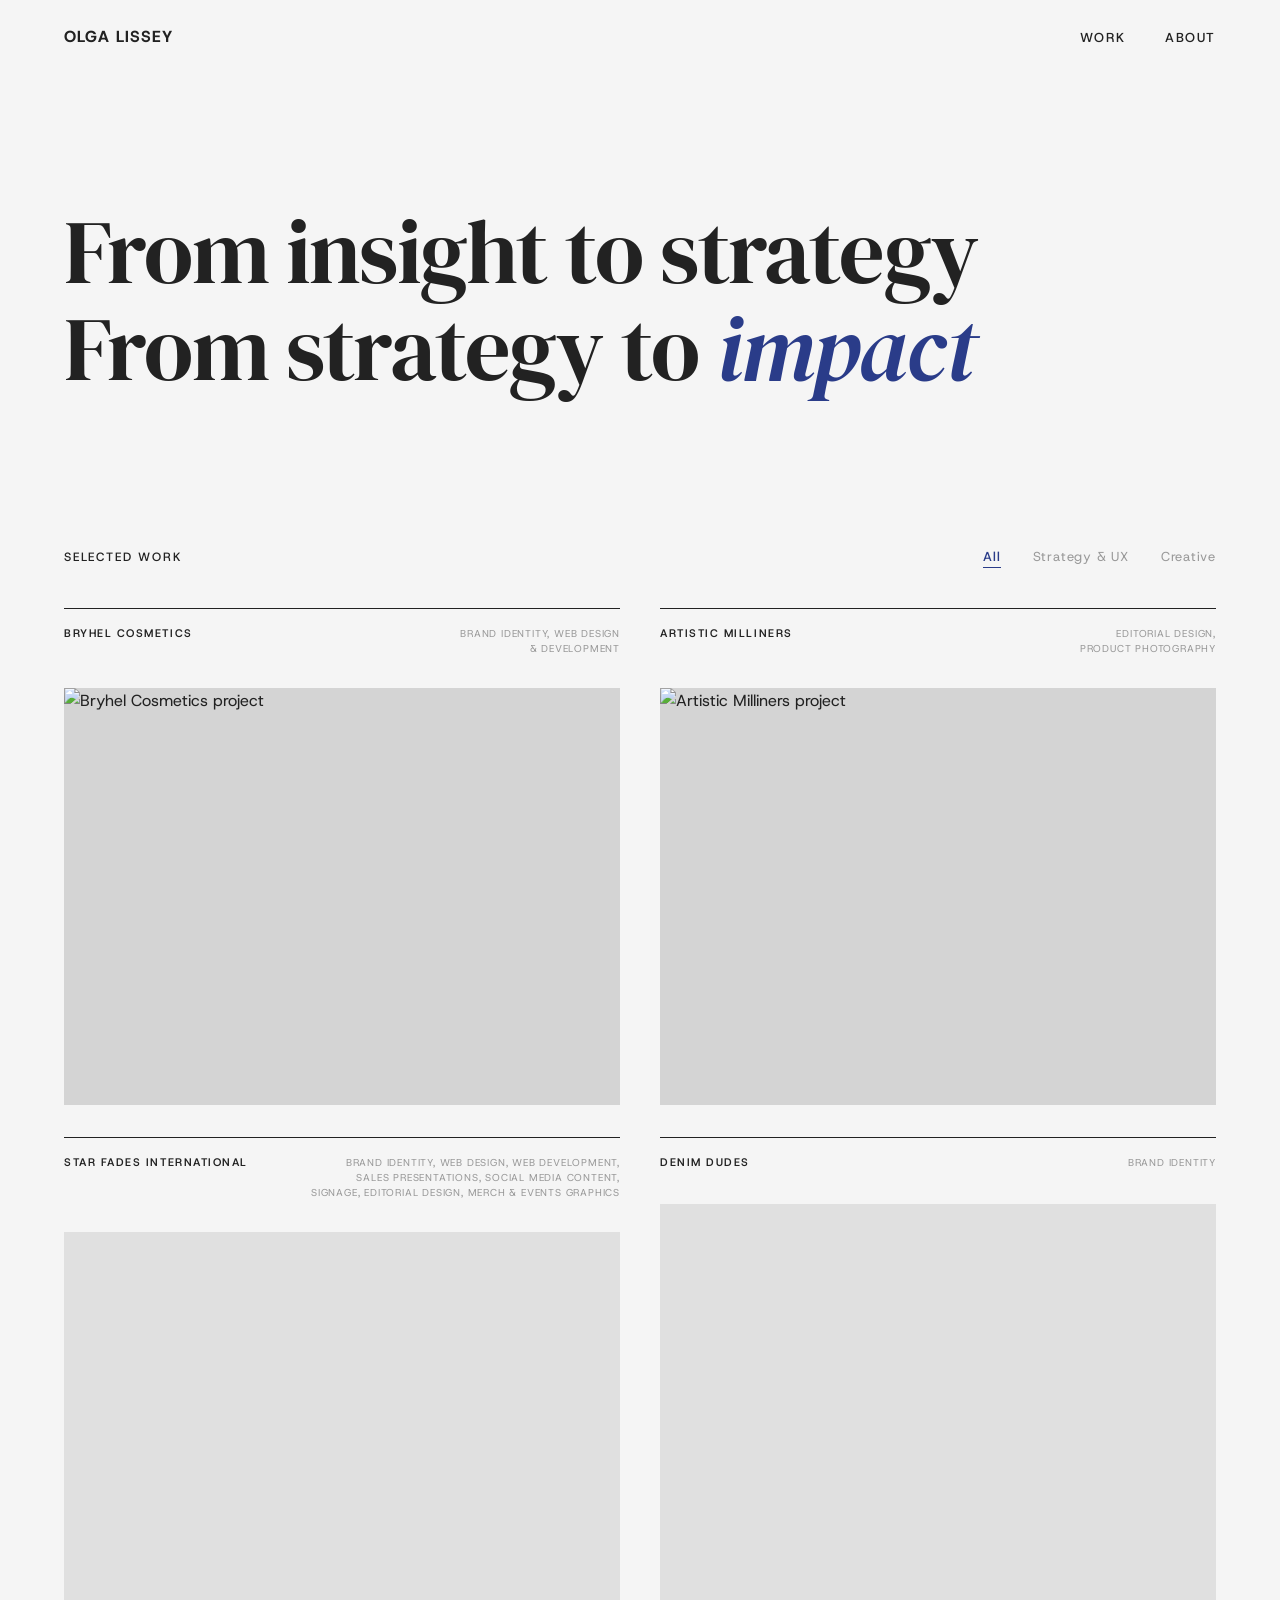
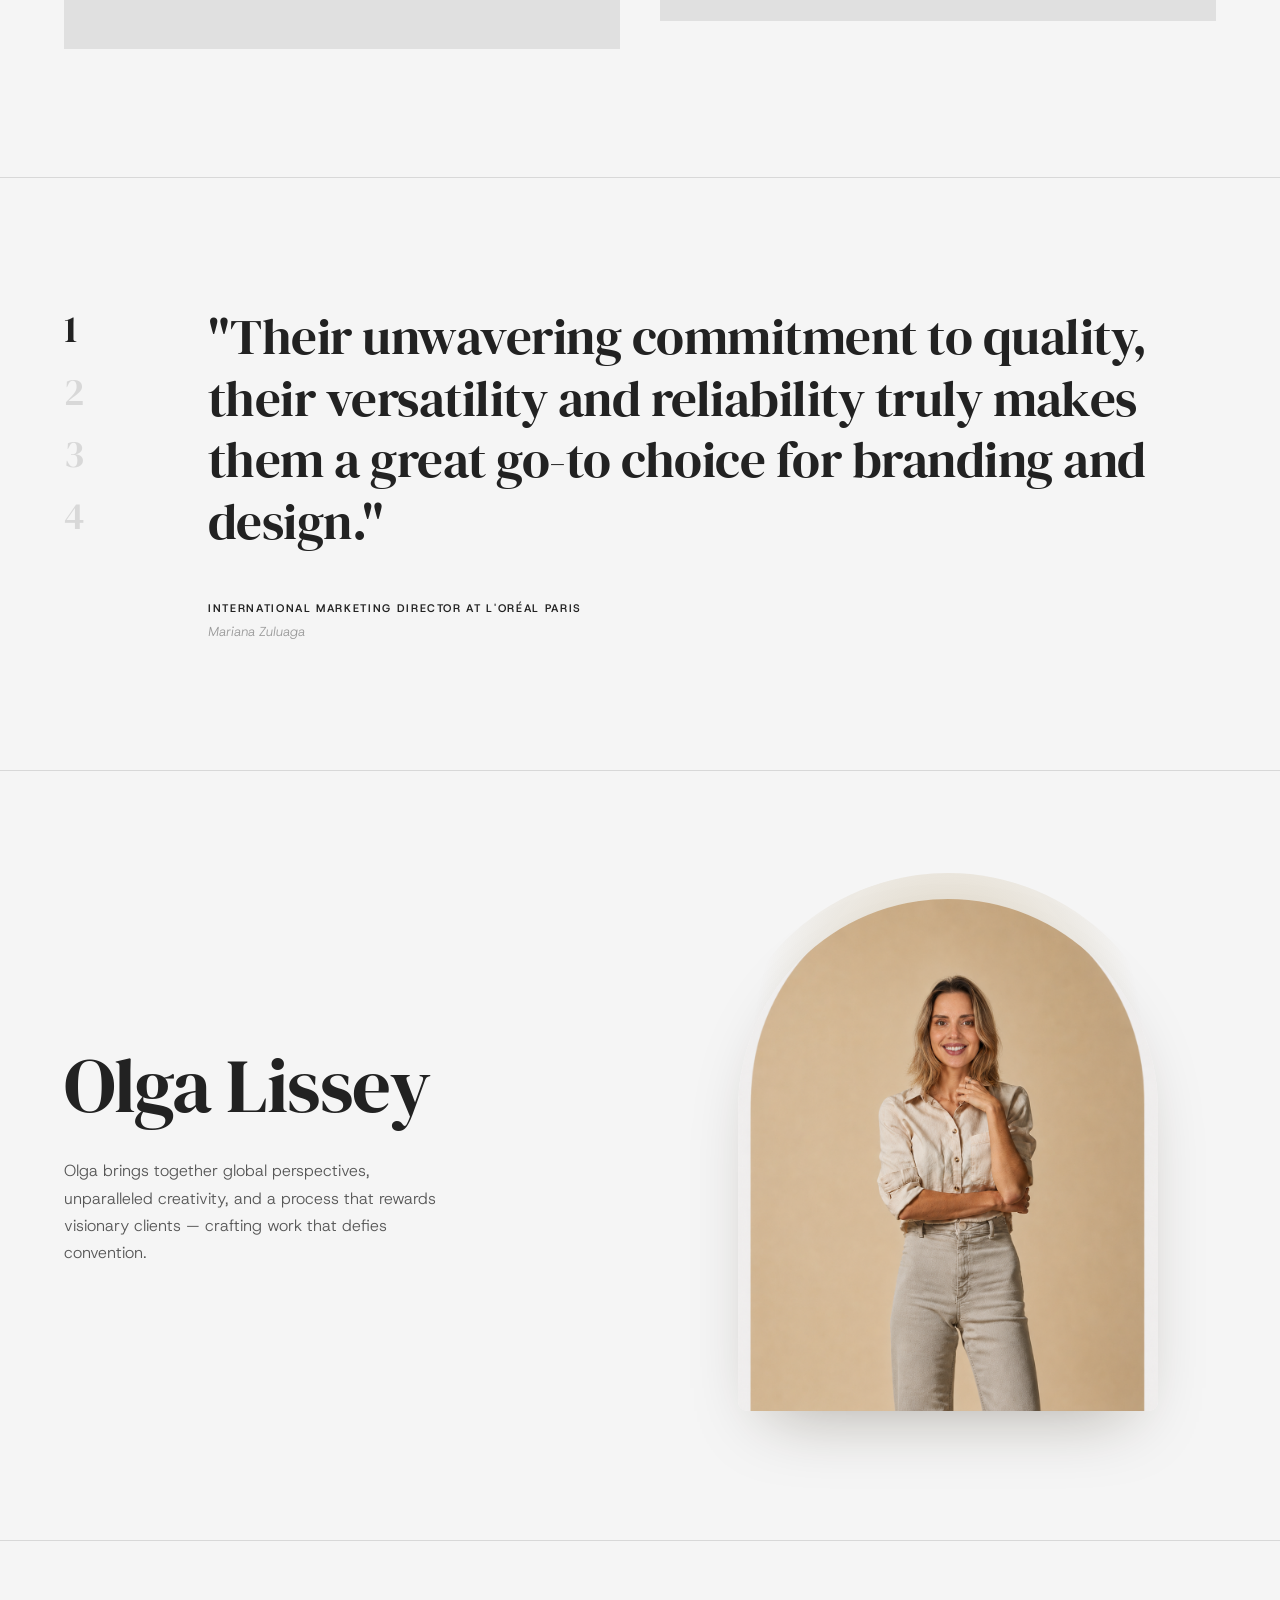
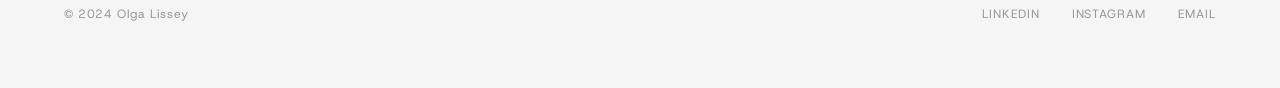
==== index.html @ f618f28d "Initial commit — portfolio site" ====
<!DOCTYPE html>
<html lang="en">
<head>
  <meta charset="UTF-8" />
  <meta name="viewport" content="width=device-width, initial-scale=1.0" />
  <title>Olga Lissey</title>
  <link rel="preconnect" href="https://fonts.googleapis.com" />
  <link rel="preconnect" href="https://fonts.gstatic.com" crossorigin />
  <link href="https://fonts.googleapis.com/css2?family=DM+Serif+Display:ital@0;1&family=Host+Grotesk:ital,wght@0,300;0,400;0,500;0,600;0,800;1,300&display=swap" rel="stylesheet" />
  <style>
    *, *::before, *::after { box-sizing: border-box; margin: 0; padding: 0; }

    :root {
      --bg: #F5F5F5;
      --ink: #222222;
      --navy: #2a3c89;
      --orange: #f15823;
      --lime: #d3de50;
      --sky: #5ea7dc;
      --pink: #f6b3d0;
      --mid: #999;
      --border: #d8d8d8;

      --serif: 'DM Serif Display', Georgia, serif;
      --sans: 'Host Grotesk', system-ui, sans-serif;

      --space-1: 8px;
      --space-2: 16px;
      --space-3: 24px;
      --space-4: 32px;
      --space-5: 40px;
      --space-6: 48px;
      --space-8: 64px;
      --space-10: 80px;
      --space-12: 96px;
      --space-16: 128px;

      --page-x: clamp(24px, 5vw, 64px);
    }

    html { scroll-behavior: smooth; }

    body {
      background: var(--bg);
      color: var(--ink);
      font-family: var(--sans);
      font-size: 16px;
      line-height: 1.6;
      -webkit-font-smoothing: antialiased;
    }

    /* ── NAV ── */
    nav {
      position: sticky;
      top: 0;
      z-index: 1000;
      background: var(--bg);
      display: flex;
      align-items: center;
      justify-content: space-between;
      padding: var(--space-3) var(--page-x);
      border-bottom: 1px solid transparent;
      transition: border-color 0.3s;
    }
    nav.scrolled { border-color: var(--border); }

    .nav-logo {
      font-family: var(--sans);
      font-size: 16px;
      font-weight: 800;
      letter-spacing: 1px;
      text-transform: uppercase;
      color: var(--ink);
      text-decoration: none;
    }

    .nav-links {
      display: flex;
      gap: var(--space-5);
      list-style: none;
    }
    .nav-links a {
      font-size: 13px;
      font-weight: 500;
      letter-spacing: 0.12em;
      text-transform: uppercase;
      color: var(--ink);
      text-decoration: none;
      position: relative;
    }
    .nav-links a::after {
      content: '';
      position: absolute;
      bottom: -2px;
      left: 0;
      width: 0;
      height: 1px;
      background: var(--navy);
      transition: width 0.25s ease;
    }
    .nav-links a:hover { color: var(--navy); }
    .nav-links a:hover::after { width: 100%; }

    /* ── HERO ── */
    .hero {
      padding: var(--space-10) var(--page-x) var(--space-12);
      display: grid;
      grid-template-columns: 1fr;
      align-items: center;
      min-height: 52vh;
    }

    .hero-heading {
      font-family: var(--serif);
      font-size: clamp(48px, 7vw, 96px);
      font-weight: 400;
      line-height: 1.08;
      color: var(--ink);
      letter-spacing: -0.02em;
    }

    .hero-heading em {
      font-style: italic;
      color: var(--navy);
    }

    @keyframes spin {
      to { transform: rotate(360deg); }
    }

    /* ── WORK SECTION ── */
    .work {
      padding: 0 var(--page-x) var(--space-16);
    }

    .cursor-orb {
      position: fixed;
      width: 250px;
      height: 250px;
      border-radius: 50%;
      filter: blur(72px);
      opacity: 0;
      pointer-events: none;
      z-index: 999;
      transform: translate(-50%, -50%);
      transition: opacity 0.6s ease;
      background: #5ea7dc;
      will-change: transform, background-color;
    }
    .cursor-orb.visible { opacity: 0.35; }

    .work-header {
      display: flex;
      align-items: baseline;
      justify-content: space-between;
      padding-bottom: var(--space-3);
      margin-bottom: var(--space-2);
    }

    .work-label {
      font-size: 12px;
      font-weight: 500;
      letter-spacing: 0.15em;
      text-transform: uppercase;
      color: var(--ink);
    }

    .work-filters {
      display: flex;
      gap: var(--space-4);
      list-style: none;
    }
    .work-filters button {
      font-family: var(--sans);
      font-size: 13px;
      font-weight: 400;
      letter-spacing: 0.06em;
      color: var(--mid);
      background: none;
      border: none;
      cursor: pointer;
      padding: 0;
      transition: color 0.2s;
      position: relative;
    }
    .work-filters button::after {
      content: '';
      position: absolute;
      bottom: -3px;
      left: 0;
      width: 0;
      height: 1px;
      background: var(--navy);
      transition: width 0.25s;
    }
    .work-filters button.active {
      color: var(--navy);
      font-weight: 500;
    }
    .work-filters button.active::after { width: 100%; }
    .work-filters button:hover { color: var(--ink); }

    .work-grid {
      display: grid;
      grid-template-columns: 1fr 1fr;
      gap: var(--space-4) var(--space-5);
    }

    .project-card {
      cursor: pointer;
      position: relative;
    }
    .project-card.hidden { display: none; }

    .project-orb {
      position: absolute;
      top: 50%;
      left: 50%;
      translate: -50% -50%;
      width: 98%;
      aspect-ratio: 1;
      border-radius: 50%;
      filter: blur(72px);
      opacity: 0;
      transition: opacity 0.7s ease;
      z-index: -1;
      pointer-events: none;
    }
    .project-card:hover .project-orb { opacity: 0.55; }
    .project-card:hover .project-orb--strong { opacity: 0.85; }

    .project-meta {
      display: flex;
      justify-content: space-between;
      align-items: baseline;
      gap: var(--space-4);
      padding-top: var(--space-2);
      padding-bottom: var(--space-2);
      border-top: 1px solid var(--ink);
      margin-bottom: var(--space-2);
    }

    .project-client {
      font-size: 11px;
      font-weight: 600;
      letter-spacing: 0.14em;
      text-transform: uppercase;
      color: var(--ink);
      white-space: nowrap;
    }

    .project-services {
      font-size: 10px;
      font-weight: 400;
      letter-spacing: 0.08em;
      text-transform: uppercase;
      color: var(--mid);
      text-align: right;
      line-height: 1.5;
    }

    .project-image {
      width: 100%;
      aspect-ratio: 4 / 3;
      overflow: hidden;
      background: #d4d4d4;
    }
    .project-image img {
      width: 100%;
      height: 100%;
      object-fit: cover;
      display: block;
      transition: transform 0.5s ease;
    }
    .project-card:hover .project-image img {
      transform: scale(1.03);
    }

    /* Placeholder for cards without images */
    .project-image.placeholder {
      background: #e0e0e0;
    }

    /* ── TESTIMONIALS ── */
    .testimonials {
      padding: var(--space-16) var(--page-x);
      display: grid;
      grid-template-columns: 80px 1fr;
      gap: var(--space-8);
      border-top: 1px solid var(--border);
    }

    .testimonial-numbers {
      display: flex;
      flex-direction: column;
      gap: var(--space-3);
      padding-top: 4px;
    }

    .t-num {
      font-family: var(--serif);
      font-size: clamp(28px, 3vw, 40px);
      line-height: 1;
      color: var(--border);
      cursor: pointer;
      transition: color 0.25s;
      user-select: none;
    }
    .t-num.active { color: var(--ink); }
    .t-num:hover { color: var(--mid); }

    .testimonial-content { min-height: 280px; }

    .testimonial-slide {
      display: none;
      animation: fadeIn 0.4s ease;
    }
    .testimonial-slide.active { display: block; }

    @keyframes fadeIn {
      from { opacity: 0; transform: translateY(8px); }
      to   { opacity: 1; transform: translateY(0); }
    }

    .testimonial-quote {
      font-family: var(--serif);
      font-size: clamp(28px, 4vw, 52px);
      font-weight: 400;
      line-height: 1.2;
      color: var(--ink);
      letter-spacing: -0.01em;
      margin-bottom: var(--space-6);
    }

    .testimonial-role {
      font-size: 11px;
      font-weight: 600;
      letter-spacing: 0.15em;
      text-transform: uppercase;
      color: var(--ink);
      margin-bottom: 4px;
    }
    .testimonial-name {
      font-size: 13px;
      font-weight: 300;
      color: var(--mid);
      font-style: italic;
    }

    /* ── ABOUT ── */
    .about {
      padding: var(--space-16) var(--page-x);
      display: grid;
      grid-template-columns: 1fr 1fr;
      gap: var(--space-10);
      align-items: center;
      border-top: 1px solid var(--border);
    }

    .about-text { padding-right: var(--space-6); }

    .about-heading {
      font-family: var(--serif);
      font-size: clamp(48px, 6vw, 80px);
      font-weight: 400;
      line-height: 1.05;
      letter-spacing: -0.02em;
      color: var(--ink);
      margin-bottom: var(--space-4);
    }

    .about-bio {
      font-size: 16px;
      font-weight: 300;
      line-height: 1.7;
      color: #555;
      max-width: 38ch;
    }

    .about-cta {
      display: inline-flex;
      align-items: center;
      gap: 10px;
      margin-top: var(--space-5);
      font-size: 13px;
      font-weight: 500;
      letter-spacing: 0.1em;
      text-transform: uppercase;
      color: var(--navy);
      text-decoration: none;
      transition: gap 0.25s;
    }
    .about-cta:hover { gap: 16px; }
    .about-cta::after { content: '→'; }

    /* Portrait animation */
    @keyframes portrait-in    { from { transform: translateY(26px) scale(.98); opacity: 0; } to { transform: translateY(0) scale(1); opacity: 1; } }
    @keyframes portrait-float { 0%,100% { transform: translateY(0); } 50% { transform: translateY(-14px); } }

    .about-photo-wrap {
      display: flex;
      justify-content: center;
    }

    .portrait-wrap {
      width: min(420px, 90%);
      animation: portrait-in 1s cubic-bezier(.2,.7,.2,1) .1s both;
    }
    .portrait-float {
      position: relative;
      animation: portrait-float 7s ease-in-out infinite;
    }
    .portrait-glow {
      position: absolute;
      inset: -26px -20px -10px;
      border-radius: 240px 240px 16px 16px;
      background: radial-gradient(60% 70% at 50% 35%, rgba(160,122,50,.4) 0%, rgba(0,0,0,0) 72%);
    }
    .portrait-frame {
      position: relative;
      width: 100%;
      aspect-ratio: .82;
      border-radius: 230px 230px 10px 10px;
      overflow: hidden;
      box-shadow: 0 30px 70px -30px rgba(40,30,10,.35);
    }
    .portrait-frame img { width: 100%; height: 100%; object-fit: cover; object-position: center center; display: block; transform: scale(1.08); }

    /* ── FOOTER ── */
    footer {
      padding: var(--space-8) var(--page-x);
      border-top: 1px solid var(--border);
      display: flex;
      justify-content: space-between;
      align-items: center;
    }
    .footer-copy {
      font-size: 12px;
      color: var(--mid);
      letter-spacing: 0.05em;
    }
    .footer-links {
      display: flex;
      gap: var(--space-4);
    }
    .footer-links a {
      font-size: 12px;
      letter-spacing: 0.08em;
      text-transform: uppercase;
      color: var(--mid);
      text-decoration: none;
      transition: color 0.2s;
    }
    .footer-links a:hover { color: var(--navy); }

    /* ── RESPONSIVE ── */
    @media (max-width: 768px) {
      .hero {
        grid-template-columns: 1fr;
        gap: var(--space-5);
        padding-top: var(--space-8);
      }
      .hero-badge { width: 80px; height: 80px; }

      .work-grid { grid-template-columns: 1fr; }

      .work-header { flex-direction: column; gap: var(--space-3); }

      .testimonials {
        grid-template-columns: 48px 1fr;
        gap: var(--space-5);
      }
      .t-num { font-size: 24px; }

      .about {
        grid-template-columns: 1fr;
      }
      .about-text { padding-right: 0; }
      .about-photo { max-width: 320px; }
    }
  </style>
</head>
<body>

  <svg xmlns="http://www.w3.org/2000/svg" style="display:none;">
    <filter id="grainy-noise">
      <feTurbulence type="fractalNoise" baseFrequency="0.65" numOctaves="3" stitchTiles="stitch" result="noise" />
      <feBlend mode="color-burn" in="SourceGraphic" in2="noise" />
    </filter>
  </svg>

  <div class="cursor-orb" id="cursor-orb"></div>

  <!-- NAV -->
  <nav id="nav">
    <a href="#" class="nav-logo">Olga Lissey</a>
    <ul class="nav-links">
      <li><a href="#work">Work</a></li>
      <li><a href="#about">About</a></li>
    </ul>
  </nav>

  <!-- HERO -->
  <section class="hero">
    <h1 class="hero-heading">
      From insight to strategy<br>
      From strategy to <em>impact</em>
    </h1>
  </section>

  <!-- SELECTED WORK -->
  <section class="work" id="work">
    <div class="work-header">
      <span class="work-label">Selected Work</span>
      <ul class="work-filters">
        <li><button class="active" data-filter="all">All</button></li>
        <li><button data-filter="strategy">Strategy &amp; UX</button></li>
        <li><button data-filter="creative">Creative</button></li>
      </ul>
    </div>

    <div class="work-grid" id="work-grid">

      <article class="project-card" data-category="creative strategy" data-color="#5ea7dc">
        <div class="project-orb" style="background: #5ea7dc;"></div>
        <div class="project-meta">
          <span class="project-client">Bryhel Cosmetics</span>
          <span class="project-services">Brand Identity, Web Design<br>&amp; Development</span>
        </div>
        <div class="project-image">
          <img src="blue.jpg" alt="Bryhel Cosmetics project" />
        </div>
      </article>

      <article class="project-card" data-category="creative" data-color="#f15823">
        <div class="project-orb" style="background: #f15823;"></div>
        <div class="project-meta">
          <span class="project-client">Artistic Milliners</span>
          <span class="project-services">Editorial Design,<br>Product Photography</span>
        </div>
        <div class="project-image">
          <img src="shapesforms.jpg" alt="Artistic Milliners project" />
        </div>
      </article>

      <article class="project-card" data-category="creative strategy" data-color="#f6b3d0">
        <div class="project-orb" style="background: #f6b3d0;"></div>
        <div class="project-meta">
          <span class="project-client">Star Fades International</span>
          <span class="project-services">Brand Identity, Web Design, Web Development,<br>Sales Presentations, Social Media Content,<br>Signage, Editorial Design, Merch &amp; Events Graphics</span>
        </div>
        <div class="project-image placeholder"></div>
      </article>

      <article class="project-card" data-category="creative" data-color="#e2e87c">
        <div class="project-orb project-orb--strong" style="background: #e2e87c;"></div>
        <div class="project-meta">
          <span class="project-client">Denim Dudes</span>
          <span class="project-services">Brand Identity</span>
        </div>
        <div class="project-image placeholder"></div>
      </article>

    </div>
  </section>

  <!-- TESTIMONIALS -->
  <section class="testimonials">
    <div class="testimonial-numbers" role="tablist" aria-label="Testimonials">
      <div class="t-num active" data-index="0" role="tab" tabindex="0">1</div>
      <div class="t-num" data-index="1" role="tab" tabindex="0">2</div>
      <div class="t-num" data-index="2" role="tab" tabindex="0">3</div>
      <div class="t-num" data-index="3" role="tab" tabindex="0">4</div>
    </div>

    <div class="testimonial-content">

      <div class="testimonial-slide active">
        <p class="testimonial-quote">"Their unwavering commitment to quality, their versatility and reliability truly makes them a great go-to choice for branding and design."</p>
        <p class="testimonial-role">International Marketing Director at L'Oréal Paris</p>
        <p class="testimonial-name">Mariana Zuluaga</p>
      </div>

      <div class="testimonial-slide">
        <p class="testimonial-quote">"A rare talent who brings both strategic depth and creative brilliance to every project she touches."</p>
        <p class="testimonial-role">CEO, Artistic Milliners</p>
        <p class="testimonial-name">Ahmed Javed</p>
      </div>

      <div class="testimonial-slide">
        <p class="testimonial-quote">"Olga transformed our brand identity completely — the results speak for themselves in every customer interaction."</p>
        <p class="testimonial-role">Founder, Star Fades International</p>
        <p class="testimonial-name">Marcus Reid</p>
      </div>

      <div class="testimonial-slide">
        <p class="testimonial-quote">"Working with Olga was an absolute pleasure. She understood our vision immediately and delivered beyond expectations."</p>
        <p class="testimonial-role">Creative Director, Bryhel Cosmetics</p>
        <p class="testimonial-name">Sofia Chen</p>
      </div>

    </div>
  </section>

  <!-- ABOUT -->
  <section class="about" id="about">
    <div class="about-text">
      <h2 class="about-heading">Olga Lissey</h2>
      <p class="about-bio">Olga brings together global perspectives, unparalleled creativity, and a process that rewards visionary clients — crafting work that defies convention.</p>
    </div>
    <div class="about-photo-wrap">
      <div class="portrait-wrap">
        <div class="portrait-float">
          <div class="portrait-glow"></div>
          <div class="portrait-frame">
            <img src="portrait2.png" alt="Olga Lissey" loading="lazy" />
          </div>
        </div>
      </div>
    </div>
  </section>

  <!-- FOOTER -->
  <footer>
    <span class="footer-copy">© 2024 Olga Lissey</span>
    <div class="footer-links">
      <a href="#">LinkedIn</a>
      <a href="#">Instagram</a>
      <a href="#">Email</a>
    </div>
  </footer>

  <script>
    // Cursor orb — three-zone logic: work / nav / everything else
    const workSection = document.getElementById('work');
    const cursorOrb   = document.getElementById('cursor-orb');
    const navEl       = document.getElementById('nav');

    function hexToRgb(hex) {
      return [
        parseInt(hex.slice(1,3), 16),
        parseInt(hex.slice(3,5), 16),
        parseInt(hex.slice(5,7), 16)
      ];
    }
    function lerpColor(a, b, t) {
      return a.map((v, i) => Math.round(v + (b[i] - v) * t));
    }

    let orbX = window.innerWidth / 2;
    let orbY = window.innerHeight / 2;
    let targetX = orbX, targetY = orbY;
    let currentColor = hexToRgb('#5ea7dc');
    let targetColor  = hexToRgb('#5ea7dc');

    // zone: 'work' | 'nav' | 'other'
    let zone = 'other';
    let navFadeTimer = null;

    function setOrbVisible(visible, duration) {
      cursorOrb.style.transition = `opacity ${duration} ease`;
      cursorOrb.classList.toggle('visible', visible);
    }

    document.addEventListener('mousemove', e => {
      const cx = e.clientX, cy = e.clientY;

      // Only update target position when cursor is in Work or Nav
      // (so orb stays put while in nav)
      const workRect = workSection.getBoundingClientRect();
      const navRect  = navEl.getBoundingClientRect();

      const inWork = cy >= workRect.top && cy <= workRect.bottom
                  && cx >= workRect.left && cx <= workRect.right;
      const inNav  = cy >= navRect.top  && cy <= navRect.bottom
                  && cx >= navRect.left && cx <= navRect.right;

      const newZone = inWork ? 'work' : inNav ? 'nav' : 'other';

      if (newZone !== zone) {
        zone = newZone;

        if (zone === 'work') {
          // Cancel any pending nav fade, snap back to visible
          clearTimeout(navFadeTimer);
          navFadeTimer = null;
          setOrbVisible(true, '0.4s');

        } else if (zone === 'nav') {
          // Hold position — start 300ms delay before fading
          clearTimeout(navFadeTimer);
          navFadeTimer = setTimeout(() => {
            setOrbVisible(false, '0.8s');
          }, 300);

        } else {
          // Any other section — immediate fade
          clearTimeout(navFadeTimer);
          navFadeTimer = null;
          setOrbVisible(false, '0.5s');
        }
      }

      // Only lerp target when cursor is in Work
      if (inWork) {
        targetX = cx;
        targetY = cy;
        const card = e.target.closest('.project-card[data-color]');
        if (card) targetColor = hexToRgb(card.dataset.color);
      }
    });

    function animateOrb() {
      orbX += (targetX - orbX) * 0.06;
      orbY += (targetY - orbY) * 0.06;
      currentColor = lerpColor(currentColor, targetColor, 0.04);

      cursorOrb.style.left       = orbX + 'px';
      cursorOrb.style.top        = orbY + 'px';
      cursorOrb.style.background = `rgb(${currentColor.join(',')})`;

      requestAnimationFrame(animateOrb);
    }
    animateOrb();

    // Nav scroll shadow
    const nav = document.getElementById('nav');
    window.addEventListener('scroll', () => {
      nav.classList.toggle('scrolled', window.scrollY > 24);
    }, { passive: true });

    // Work filters
    const filterBtns = document.querySelectorAll('.work-filters button');
    const cards = document.querySelectorAll('.project-card');

    filterBtns.forEach(btn => {
      btn.addEventListener('click', () => {
        filterBtns.forEach(b => b.classList.remove('active'));
        btn.classList.add('active');

        const filter = btn.dataset.filter;
        cards.forEach(card => {
          const cat = card.dataset.category;
          if (filter === 'all' || cat.includes(filter)) {
            card.classList.remove('hidden');
          } else {
            card.classList.add('hidden');
          }
        });
      });
    });

    // Testimonial switcher
    const nums = document.querySelectorAll('.t-num');
    const slides = document.querySelectorAll('.testimonial-slide');

    function showTestimonial(index) {
      nums.forEach(n => n.classList.remove('active'));
      slides.forEach(s => s.classList.remove('active'));
      nums[index].classList.add('active');
      slides[index].classList.add('active');
    }

    nums.forEach(num => {
      num.addEventListener('click', () => showTestimonial(+num.dataset.index));
      num.addEventListener('keydown', e => {
        if (e.key === 'Enter' || e.key === ' ') showTestimonial(+num.dataset.index);
      });
    });

    // Auto-advance testimonials
    let tInterval = setInterval(() => {
      const current = [...nums].findIndex(n => n.classList.contains('active'));
      showTestimonial((current + 1) % nums.length);
    }, 5000);

    document.querySelector('.testimonials').addEventListener('mouseenter', () => clearInterval(tInterval));
  </script>

</body>
</html>
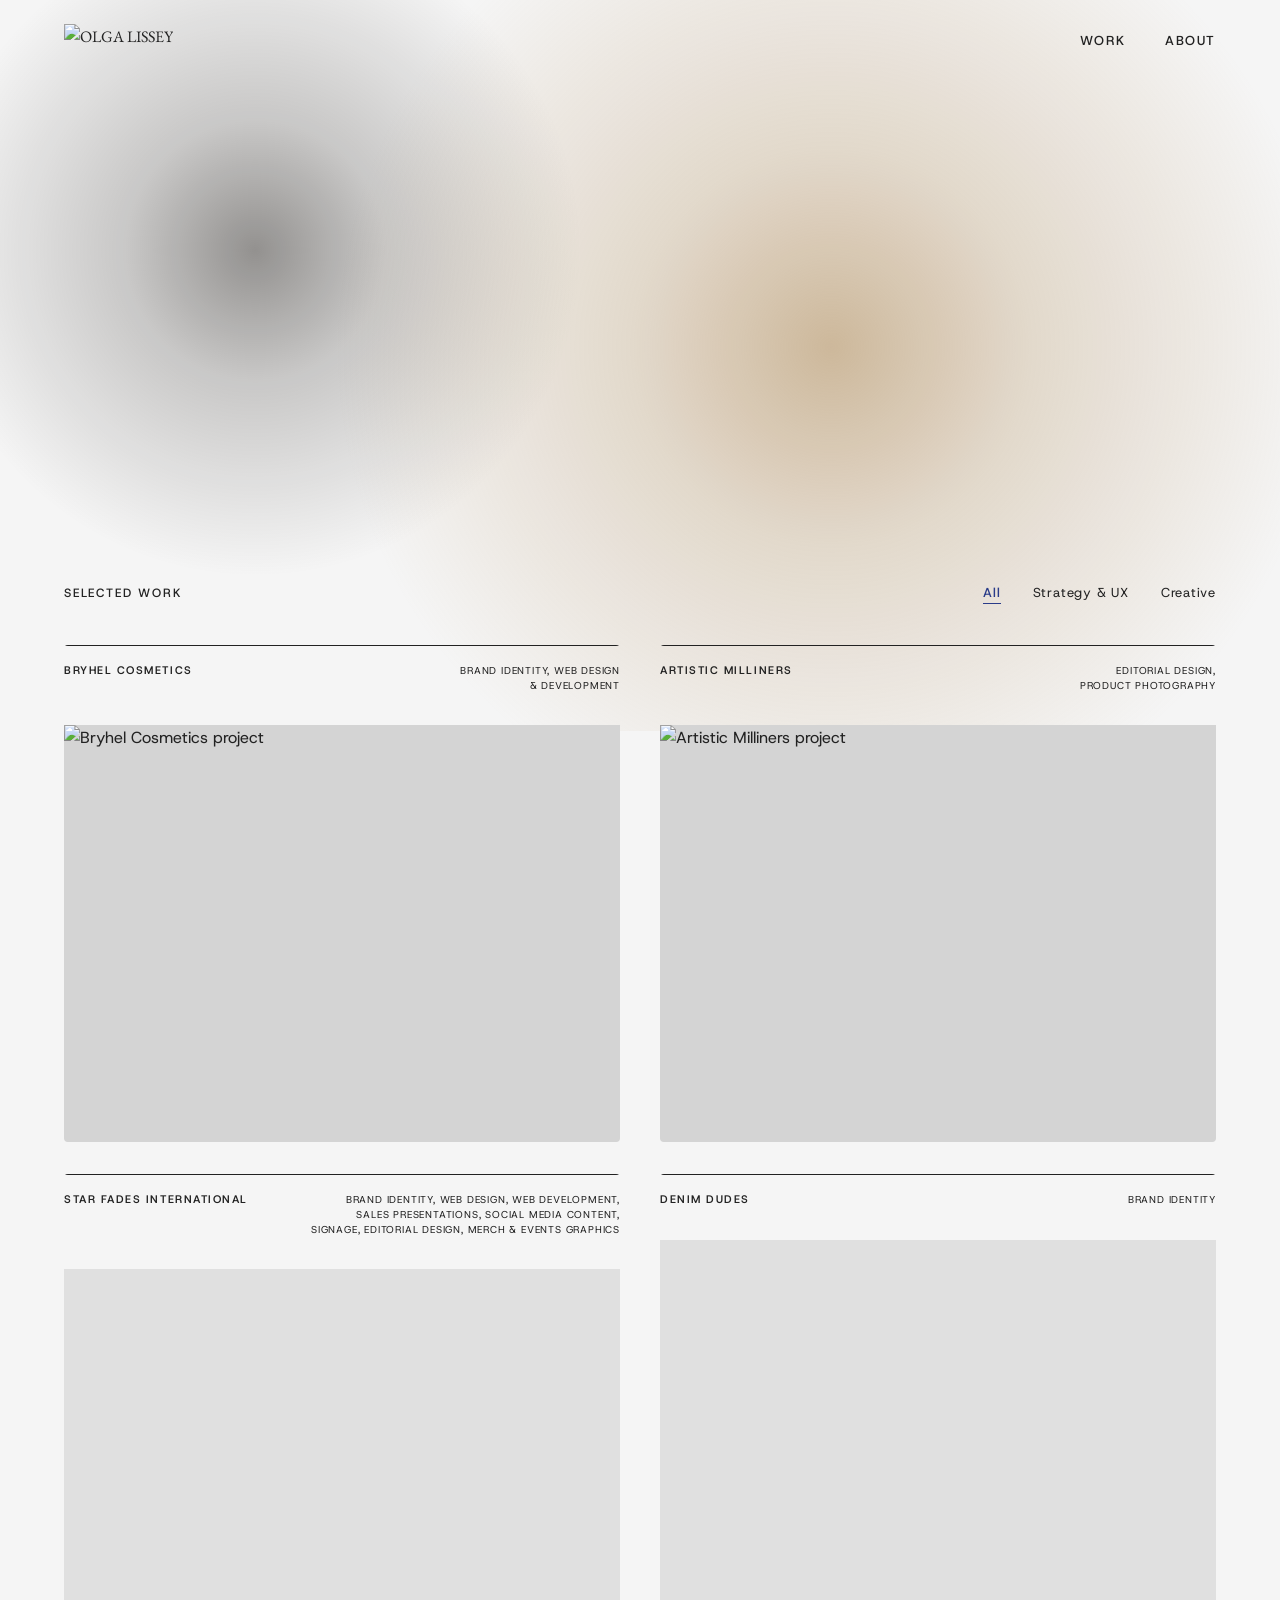
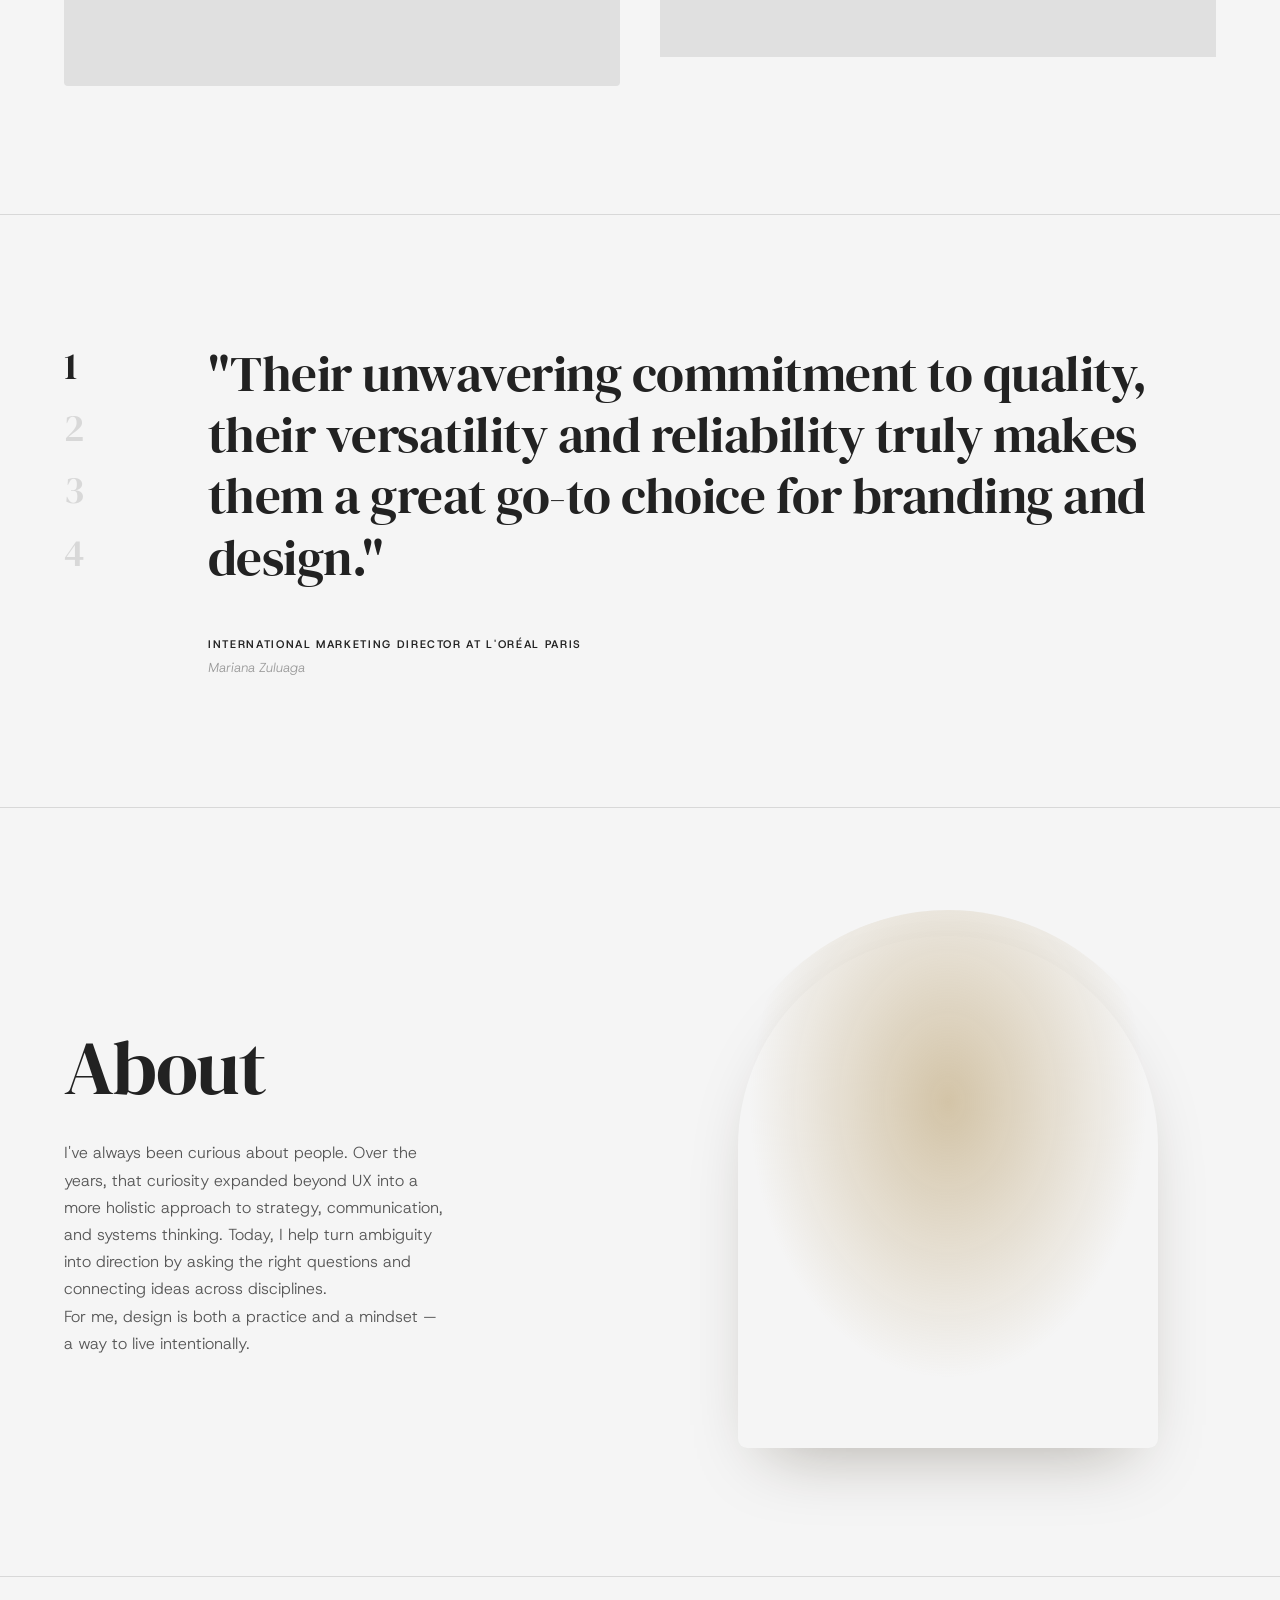
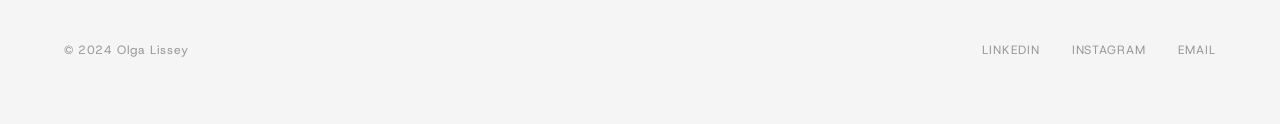
==== commit 682fd652: "Update hero, about section, and blob animations Co-Authored-By: Claude Sonnet 4.6 <noreply@anthropic" ====
--- a/index.html
+++ b/index.html
@@ -6,7 +6,7 @@
   <title>Olga Lissey</title>
   <link rel="preconnect" href="https://fonts.googleapis.com" />
   <link rel="preconnect" href="https://fonts.gstatic.com" crossorigin />
-  <link href="https://fonts.googleapis.com/css2?family=DM+Serif+Display:ital@0;1&family=Host+Grotesk:ital,wght@0,300;0,400;0,500;0,600;0,800;1,300&display=swap" rel="stylesheet" />
+  <link href="https://fonts.googleapis.com/css2?family=DM+Serif+Display:ital@0;1&family=EB+Garamond:wght@400;700&family=Host+Grotesk:ital,wght@0,300;0,400;0,500;0,600;0,800;1,300&display=swap" rel="stylesheet" />
   <style>
     *, *::before, *::after { box-sizing: border-box; margin: 0; padding: 0; }
 
@@ -54,21 +54,22 @@
       position: sticky;
       top: 0;
       z-index: 1000;
-      background: var(--bg);
+      background: transparent;
       display: flex;
       align-items: center;
       justify-content: space-between;
       padding: var(--space-3) var(--page-x);
       border-bottom: 1px solid transparent;
-      transition: border-color 0.3s;
-    }
-    nav.scrolled { border-color: var(--border); }
+      transition: border-color 0.3s, background 0.3s;
+    }
+    nav.scrolled { border-color: var(--border); background: rgba(245, 245, 245, 0.85); }
 
     .nav-logo {
       font-family: var(--sans);
       font-size: 16px;
-      font-weight: 800;
-      letter-spacing: 1px;
+      font-family: 'EB Garamond', Georgia, serif;
+      font-weight: 400;
+      letter-spacing: 0;
       text-transform: uppercase;
       color: var(--ink);
       text-decoration: none;
@@ -87,6 +88,7 @@
       color: var(--ink);
       text-decoration: none;
       position: relative;
+      transition: color 0.2s ease, font-weight 0s;
     }
     .nav-links a::after {
       content: '';
@@ -98,30 +100,62 @@
       background: var(--navy);
       transition: width 0.25s ease;
     }
-    .nav-links a:hover { color: var(--navy); }
-    .nav-links a:hover::after { width: 100%; }
+    .nav-links a:not(.active):hover { color: var(--navy); font-weight: 600; }
+    .nav-links a.active { color: var(--navy); }
+    .nav-links a.active::after { width: 100%; }
 
     /* ── HERO ── */
     .hero {
-      padding: var(--space-10) var(--page-x) var(--space-12);
-      display: grid;
-      grid-template-columns: 1fr;
+      position: relative;
+      height: 50vh;
+      display: flex;
       align-items: center;
-      min-height: 52vh;
-    }
-
-    .hero-heading {
-      font-family: var(--serif);
-      font-size: clamp(48px, 7vw, 96px);
+      justify-content: center;
+      margin: 0 var(--page-x) 48px;
+    }
+    .hero-canvas {
+      position: absolute;
+      top: -200px;
+      left: -200px;
+      pointer-events: none;
+      z-index: 0;
+      mix-blend-mode: multiply;
+    }
+    .hero-text {
+      position: relative;
+      z-index: 1;
+      font-family: 'EB Garamond', Georgia, serif;
+      font-size: clamp(36px, 6.5vw, 92px);
       font-weight: 400;
-      line-height: 1.08;
-      color: var(--ink);
-      letter-spacing: -0.02em;
-    }
-
-    .hero-heading em {
-      font-style: italic;
-      color: var(--navy);
+      color: var(--ink);
+      line-height: 1.05;
+      text-align: center;
+      max-width: 900px;
+      padding: 0 var(--page-x);
+      margin-right: auto;
+    }
+    .hero-badge {
+      position: absolute;
+      right: 48px;
+      bottom: 40px;
+      width: 100px;
+      height: 100px;
+      z-index: 2;
+    }
+    .hero-badge svg {
+      width: 100%;
+      height: 100%;
+      animation: spin 10s linear infinite;
+    }
+    .hero-badge-line {
+      position: absolute;
+      bottom: -48px;
+      left: 50%;
+      transform: translateX(-50%);
+      width: 1px;
+      height: 40px;
+      background: var(--ink);
+      opacity: 0.4;
     }
 
     @keyframes spin {
@@ -175,7 +209,7 @@
       font-size: 13px;
       font-weight: 400;
       letter-spacing: 0.06em;
-      color: var(--mid);
+      color: var(--ink);
       background: none;
       border: none;
       cursor: pointer;
@@ -191,14 +225,13 @@
       width: 0;
       height: 1px;
       background: var(--navy);
-      transition: width 0.25s;
     }
     .work-filters button.active {
       color: var(--navy);
       font-weight: 500;
     }
     .work-filters button.active::after { width: 100%; }
-    .work-filters button:hover { color: var(--ink); }
+    .work-filters button:not(.active):hover { color: var(--navy); font-weight: 600; }
 
     .work-grid {
       display: grid;
@@ -209,6 +242,8 @@
     .project-card {
       cursor: pointer;
       position: relative;
+      border-radius: 4px;
+      overflow: hidden;
     }
     .project-card.hidden { display: none; }
 
@@ -254,7 +289,7 @@
       font-weight: 400;
       letter-spacing: 0.08em;
       text-transform: uppercase;
-      color: var(--mid);
+      color: var(--ink);
       text-align: right;
       line-height: 1.5;
     }
@@ -493,7 +528,7 @@
 
   <!-- NAV -->
   <nav id="nav">
-    <a href="#" class="nav-logo">Olga Lissey</a>
+    <a href="#" class="nav-logo"><img src="Logo.png" alt="Olga Lissey" style="height: 32px; display: block;" /></a>
     <ul class="nav-links">
       <li><a href="#work">Work</a></li>
       <li><a href="#about">About</a></li>
@@ -502,10 +537,7 @@
 
   <!-- HERO -->
   <section class="hero">
-    <h1 class="hero-heading">
-      From insight to strategy<br>
-      From strategy to <em>impact</em>
-    </h1>
+    <canvas class="hero-canvas" id="heroCanvas"></canvas>
   </section>
 
   <!-- SELECTED WORK -->
@@ -605,15 +637,16 @@
   <!-- ABOUT -->
   <section class="about" id="about">
     <div class="about-text">
-      <h2 class="about-heading">Olga Lissey</h2>
-      <p class="about-bio">Olga brings together global perspectives, unparalleled creativity, and a process that rewards visionary clients — crafting work that defies convention.</p>
+      <h2 class="about-heading">About</h2>
+      <p class="about-bio">I've always been curious about people. Over the years, that curiosity expanded beyond UX into a more holistic approach to strategy, communication, and systems thinking. Today, I help turn ambiguity into direction by asking the right questions and connecting ideas across disciplines.</p>
+      <p class="about-bio">For me, design is both a practice and a mindset — a way to live intentionally.</p>
     </div>
     <div class="about-photo-wrap">
       <div class="portrait-wrap">
         <div class="portrait-float">
           <div class="portrait-glow"></div>
           <div class="portrait-frame">
-            <img src="portrait2.png" alt="Olga Lissey" loading="lazy" />
+            <img src="Portrait.png" alt="Olga Lissey" loading="lazy" />
           </div>
         </div>
       </div>
@@ -631,6 +664,7 @@
   </footer>
 
   <script>
+
     // Cursor orb — three-zone logic: work / nav / everything else
     const workSection = document.getElementById('work');
     const cursorOrb   = document.getElementById('cursor-orb');
@@ -674,8 +708,9 @@
                   && cx >= workRect.left && cx <= workRect.right;
       const inNav  = cy >= navRect.top  && cy <= navRect.bottom
                   && cx >= navRect.left && cx <= navRect.right;
-
-      const newZone = inWork ? 'work' : inNav ? 'nav' : 'other';
+      const inFilters = !!e.target.closest('.work-filters') || !!e.target.closest('.work-header');
+
+      const newZone = inFilters ? 'other' : inWork ? 'work' : inNav ? 'nav' : 'other';
 
       if (newZone !== zone) {
         zone = newZone;
@@ -722,6 +757,29 @@
       requestAnimationFrame(animateOrb);
     }
     animateOrb();
+
+    // Active nav on scroll
+    const navLinkWork  = document.querySelector('.nav-links a[href="#work"]');
+    const navLinkAbout = document.querySelector('.nav-links a[href="#about"]');
+    const sections = [
+      { el: document.getElementById('work'),  link: navLinkWork  },
+      { el: document.getElementById('about'), link: navLinkAbout },
+    ];
+
+    function updateActiveNav() {
+      const mid = window.innerHeight / 2;
+      let active = null;
+      sections.forEach(({ el }) => {
+        const rect = el.getBoundingClientRect();
+        if (rect.top <= mid && rect.bottom >= mid) active = el.id;
+      });
+      sections.forEach(({ el, link }) => {
+        link.classList.toggle('active', el.id === active);
+      });
+    }
+
+    window.addEventListener('scroll', updateActiveNav, { passive: true });
+    updateActiveNav();
 
     // Nav scroll shadow
     const nav = document.getElementById('nav');
@@ -775,6 +833,93 @@
     }, 5000);
 
     document.querySelector('.testimonials').addEventListener('mouseenter', () => clearInterval(tInterval));
+    // ── HERO CANVAS BLOBS ──
+    (function() {
+      const canvas = document.getElementById('heroCanvas');
+      if (!canvas) return;
+      const ctx = canvas.getContext('2d');
+      const BLEED = 200;
+
+      function resize() {
+        const hero = canvas.parentElement;
+        const w = hero.offsetWidth + BLEED * 2;
+        const h = hero.offsetHeight + BLEED * 2;
+        canvas.width = w;
+        canvas.height = h;
+        canvas.style.width = w + 'px';
+        canvas.style.height = h + 'px';
+      }
+      resize();
+      window.addEventListener('resize', resize);
+
+      // Blobs orbit around a fixed center point in canvas coordinates.
+      // Canvas y=0 is BLEED_TOP px above the hero top edge.
+      // Hero visual center in canvas coords = BLEED_TOP + hero.height/2.
+      const blobs = [
+        {
+          color: '38,34,30',
+          rFactor: 0.21,
+          acx: 0.15, acy: 0.35,
+          orbitX: 30, orbitY: 15,
+          speed: 16000,
+          phase: 0,
+          clockwise: 1,
+          opacity: 0.85
+        },
+        {
+          color: '180,140,85',      // richer warm gold
+          rFactor: 0.32,
+          acx: 0.65, acy: 0.65,    // center-right, lower half
+          orbitX: 40, orbitY: 30,
+          speed: 22000,
+          phase: Math.PI,
+          clockwise: -1
+        }
+      ];
+
+      function draw(ts) {
+        const hero = canvas.parentElement;
+        const heroW = hero.offsetWidth;
+        const heroH = hero.offsetHeight;
+        const canvasW = canvas.width;
+        ctx.clearRect(0, 0, canvasW, canvas.height);
+
+        blobs.forEach(b => {
+          const t = (ts / b.speed) * Math.PI * 2 + b.phase;
+          const ocx = BLEED + b.acx * heroW;
+          const ocy = BLEED + b.acy * heroH;
+          const cx = ocx + Math.sin(t * b.clockwise) * b.orbitX;
+          const cy = ocy + Math.cos(t * b.clockwise) * b.orbitY;
+          const r = b.rFactor * canvasW;
+
+          ctx.save();
+          ctx.translate(cx, cy);
+          const op = b.opacity ?? 1;
+          const grad = ctx.createRadialGradient(0, 0, 0, 0, 0, r);
+          grad.addColorStop(0,   `rgba(${b.color}, ${(0.55 * op).toFixed(2)})`);
+          grad.addColorStop(0.4, `rgba(${b.color}, ${(0.25 * op).toFixed(2)})`);
+          grad.addColorStop(1,   `rgba(${b.color}, 0)`);
+          ctx.beginPath();
+          ctx.arc(0, 0, r, 0, Math.PI * 2);
+          ctx.fillStyle = grad;
+          ctx.fill();
+          ctx.restore();
+        });
+
+        requestAnimationFrame(draw);
+      }
+      requestAnimationFrame(draw);
+    })();
+
+    function alignHeroToLogo() {
+      const logo = document.querySelector('.nav-logo');
+      const heroText = document.querySelector('.hero-text');
+      if (!logo || !heroText) return;
+      const logoRight = logo.getBoundingClientRect().right;
+      heroText.style.paddingLeft = logoRight + 'px';
+    }
+    alignHeroToLogo();
+    window.addEventListener('resize', alignHeroToLogo);
   </script>
 
 </body>
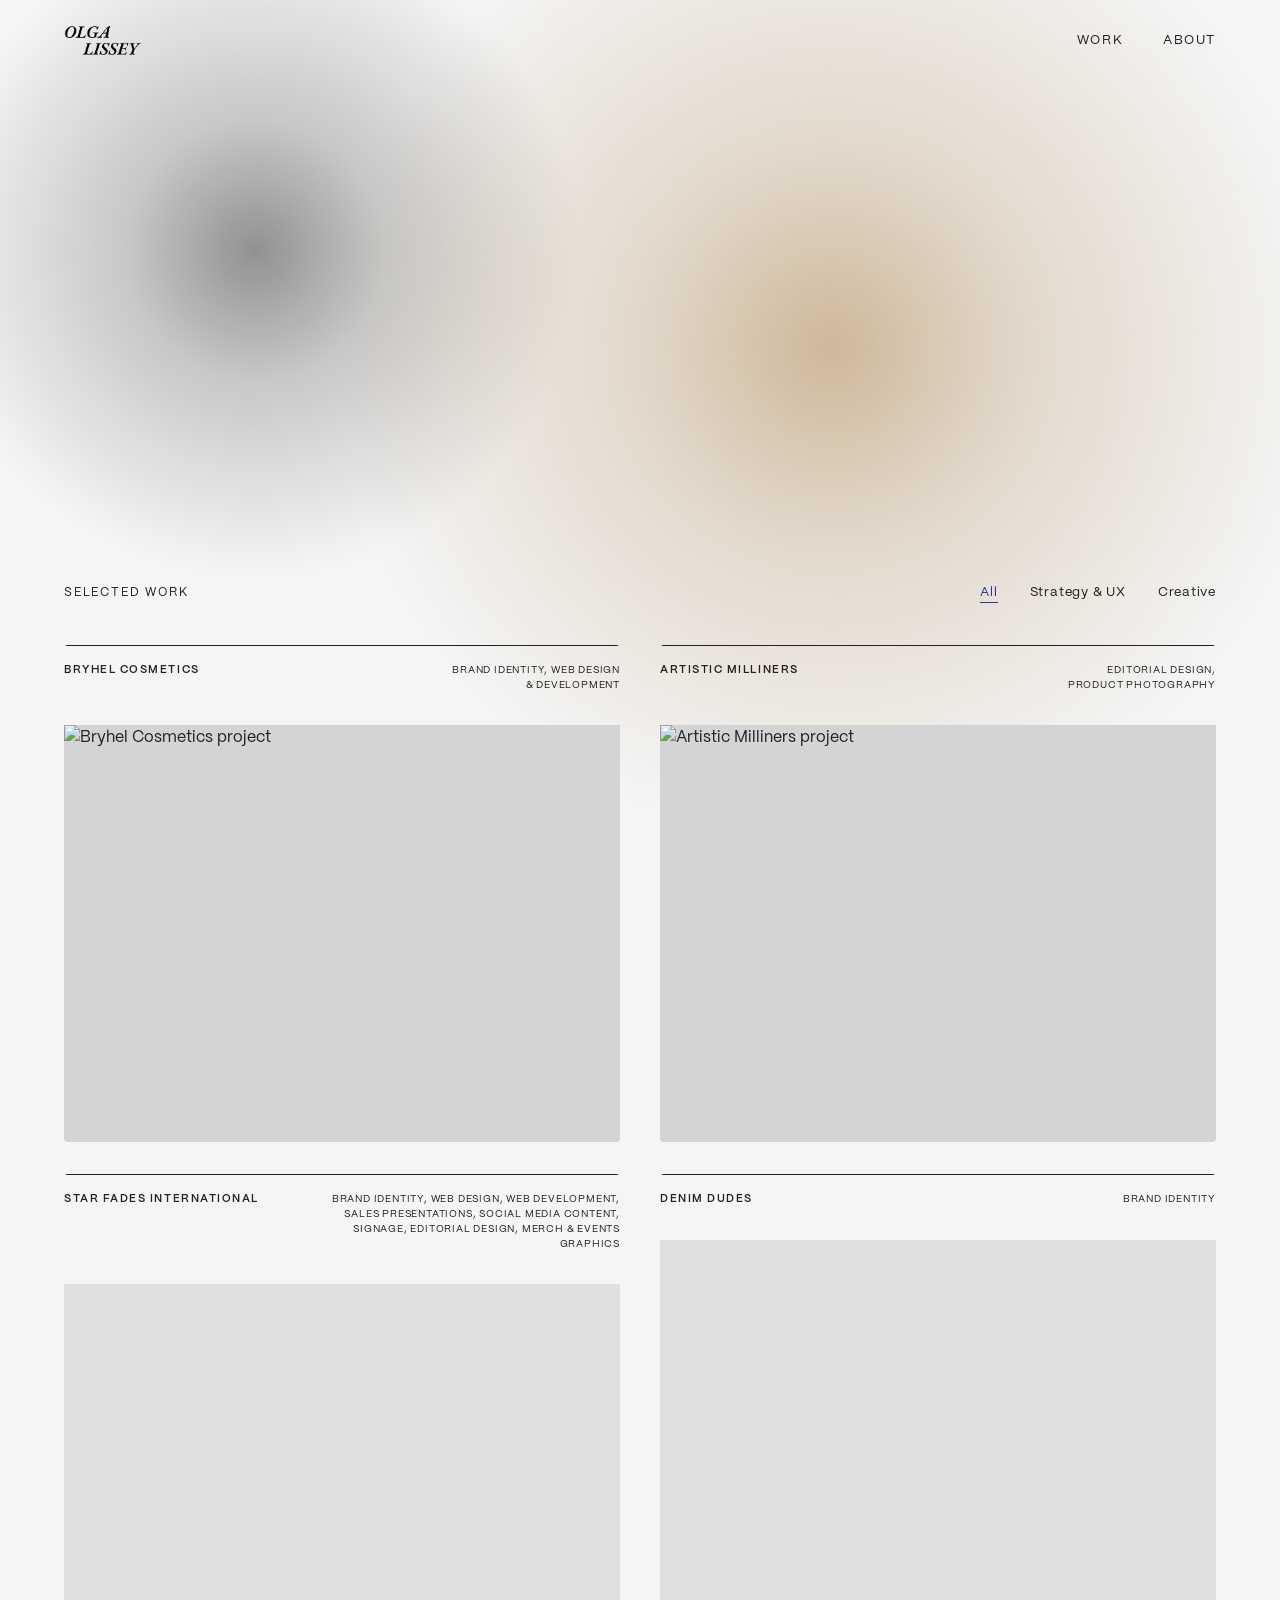
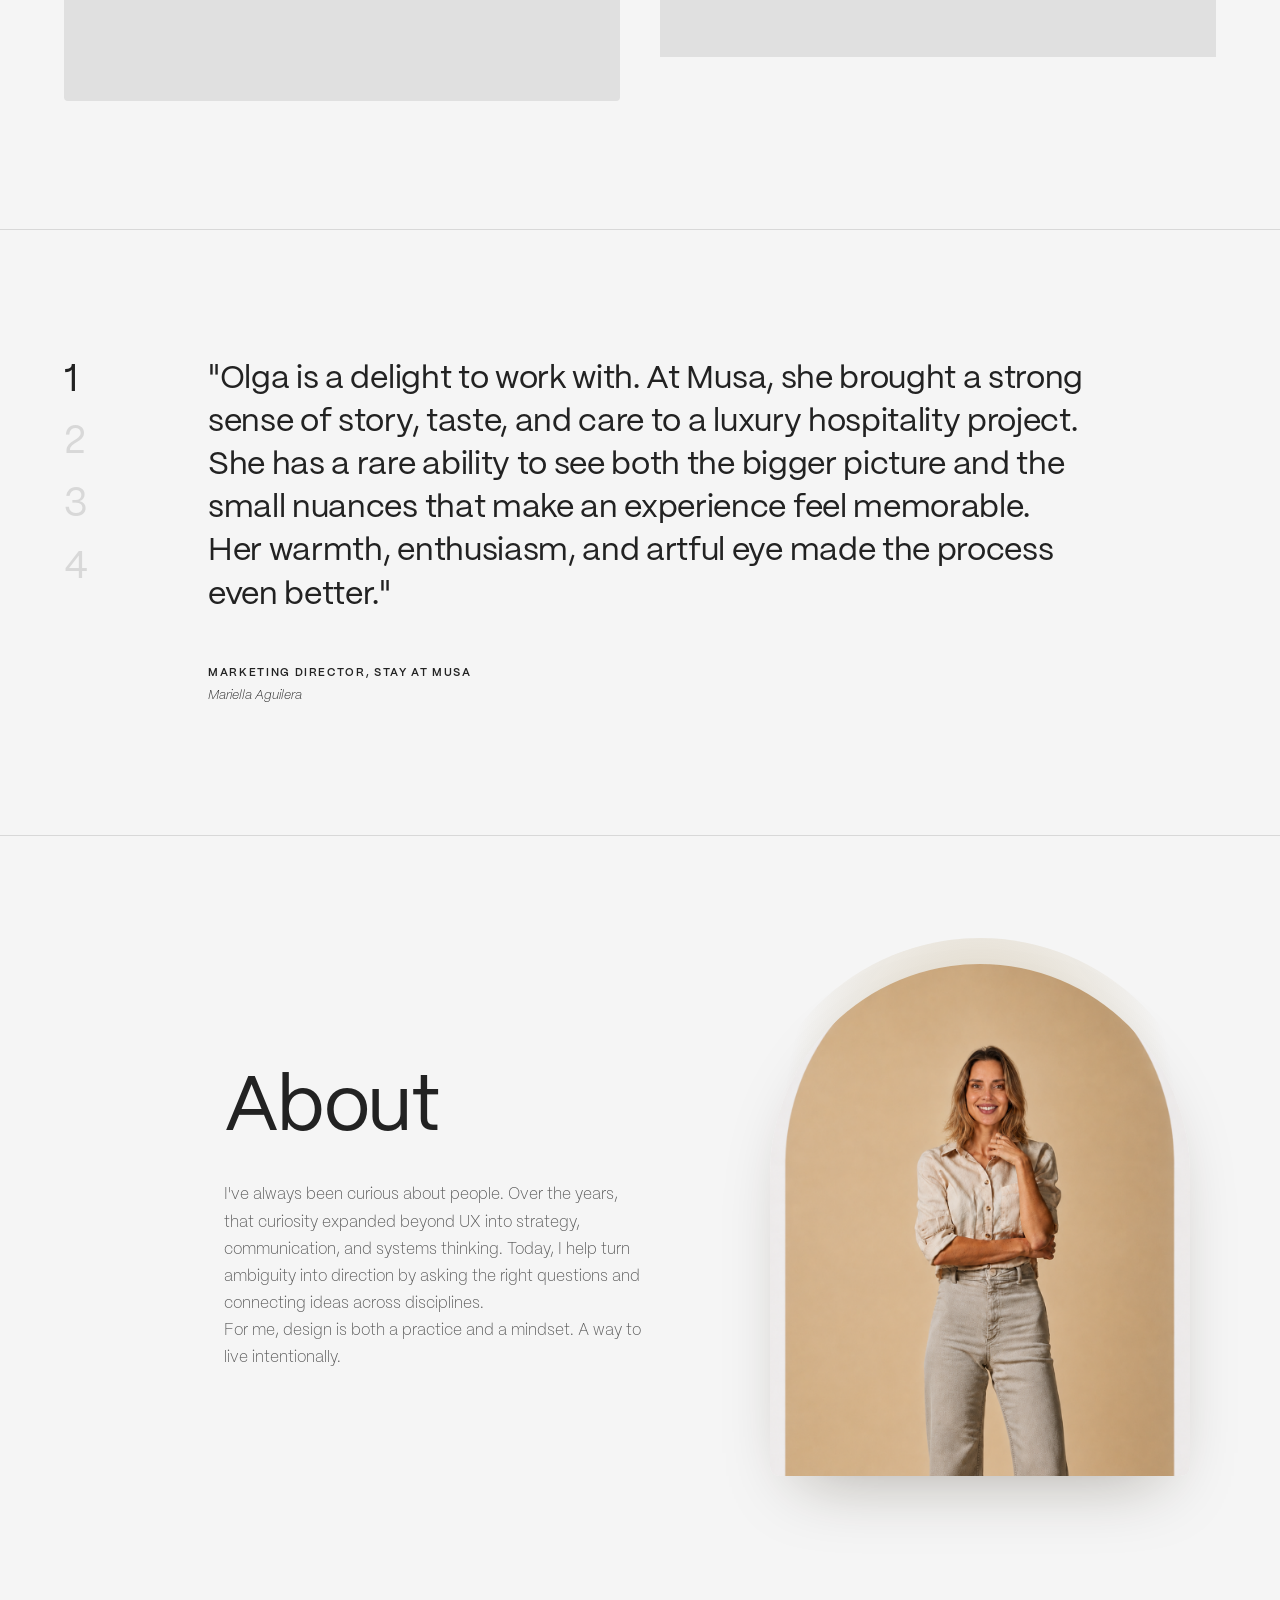
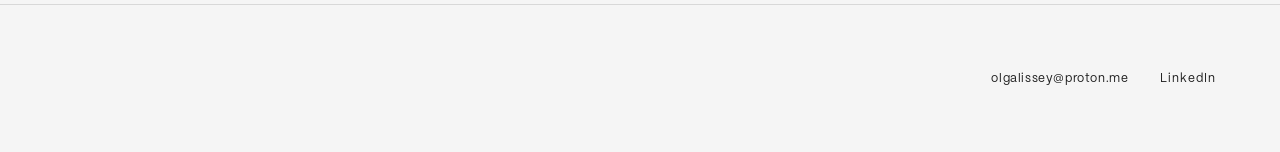
==== commit c0092048: "Update fonts to PP Mori, refine testimonials, about, and footer Co-Authored-By: Claude Sonnet 5 <nor" ====
--- a/index.html
+++ b/index.html
@@ -6,8 +6,44 @@
   <title>Olga Lissey</title>
   <link rel="preconnect" href="https://fonts.googleapis.com" />
   <link rel="preconnect" href="https://fonts.gstatic.com" crossorigin />
-  <link href="https://fonts.googleapis.com/css2?family=DM+Serif+Display:ital@0;1&family=EB+Garamond:wght@400;700&family=Host+Grotesk:ital,wght@0,300;0,400;0,500;0,600;0,800;1,300&display=swap" rel="stylesheet" />
+  <link href="https://fonts.googleapis.com/css2?family=DM+Serif+Display:ital@0;1&family=EB+Garamond:wght@400;700&display=swap" rel="stylesheet" />
   <style>
+    @font-face {
+      font-family: 'PP Mori';
+      src: url('PP Mori - Free for Personal Use v1.0/PPMori-Extralight.otf') format('opentype');
+      font-weight: 200;
+      font-style: normal;
+    }
+    @font-face {
+      font-family: 'PP Mori';
+      src: url('PP Mori - Free for Personal Use v1.0/PPMori-ExtralightItalic.otf') format('opentype');
+      font-weight: 200;
+      font-style: italic;
+    }
+    @font-face {
+      font-family: 'PP Mori';
+      src: url('PP Mori - Free for Personal Use v1.0/PPMori-Regular.otf') format('opentype');
+      font-weight: 400;
+      font-style: normal;
+    }
+    @font-face {
+      font-family: 'PP Mori';
+      src: url('PP Mori - Free for Personal Use v1.0/PPMori-RegularItalic.otf') format('opentype');
+      font-weight: 400;
+      font-style: italic;
+    }
+    @font-face {
+      font-family: 'PP Mori';
+      src: url('PP Mori - Free for Personal Use v1.0/PPMori-SemiBold.otf') format('opentype');
+      font-weight: 600;
+      font-style: normal;
+    }
+    @font-face {
+      font-family: 'PP Mori';
+      src: url('PP Mori - Free for Personal Use v1.0/PPMori-SemiBoldItalic.otf') format('opentype');
+      font-weight: 600;
+      font-style: italic;
+    }
     *, *::before, *::after { box-sizing: border-box; margin: 0; padding: 0; }
 
     :root {
@@ -21,8 +57,8 @@
       --mid: #999;
       --border: #d8d8d8;
 
-      --serif: 'DM Serif Display', Georgia, serif;
-      --sans: 'Host Grotesk', system-ui, sans-serif;
+      --serif: 'PP Mori', system-ui, sans-serif;
+      --sans: 'PP Mori', system-ui, sans-serif;
 
       --space-1: 8px;
       --space-2: 16px;
@@ -359,12 +395,13 @@
 
     .testimonial-quote {
       font-family: var(--serif);
-      font-size: clamp(28px, 4vw, 52px);
+      font-size: clamp(14px, 3vw, 32px);
       font-weight: 400;
-      line-height: 1.2;
+      line-height: 1.35;
       color: var(--ink);
       letter-spacing: -0.01em;
       margin-bottom: var(--space-6);
+      max-width: 44ch;
     }
 
     .testimonial-role {
@@ -378,16 +415,16 @@
     .testimonial-name {
       font-size: 13px;
       font-weight: 300;
-      color: var(--mid);
+      color: var(--ink);
       font-style: italic;
     }
 
     /* ── ABOUT ── */
     .about {
-      padding: var(--space-16) var(--page-x);
+      padding: var(--space-16) var(--page-x) var(--space-16) calc(var(--page-x) + 160px);
       display: grid;
       grid-template-columns: 1fr 1fr;
-      gap: var(--space-10);
+      gap: var(--space-6);
       align-items: center;
       border-top: 1px solid var(--border);
     }
@@ -409,7 +446,7 @@
       font-weight: 300;
       line-height: 1.7;
       color: #555;
-      max-width: 38ch;
+      max-width: 44ch;
     }
 
     .about-cta {
@@ -466,12 +503,13 @@
       padding: var(--space-8) var(--page-x);
       border-top: 1px solid var(--border);
       display: flex;
-      justify-content: space-between;
+      justify-content: flex-end;
       align-items: center;
+      gap: var(--space-4);
     }
     .footer-copy {
       font-size: 12px;
-      color: var(--mid);
+      color: var(--ink);
       letter-spacing: 0.05em;
     }
     .footer-links {
@@ -481,8 +519,7 @@
     .footer-links a {
       font-size: 12px;
       letter-spacing: 0.08em;
-      text-transform: uppercase;
-      color: var(--mid);
+      color: var(--ink);
       text-decoration: none;
       transition: color 0.2s;
     }
@@ -506,9 +543,14 @@
         gap: var(--space-5);
       }
       .t-num { font-size: 24px; }
+      .testimonial-quote {
+        font-size: calc(clamp(14px, 3vw, 32px) + 2px);
+        line-height: 1.55;
+      }
 
       .about {
         grid-template-columns: 1fr;
+        gap: calc(var(--space-6) + 20px);
       }
       .about-text { padding-right: 0; }
       .about-photo { max-width: 320px; }
@@ -608,27 +650,27 @@
     <div class="testimonial-content">
 
       <div class="testimonial-slide active">
-        <p class="testimonial-quote">"Their unwavering commitment to quality, their versatility and reliability truly makes them a great go-to choice for branding and design."</p>
-        <p class="testimonial-role">International Marketing Director at L'Oréal Paris</p>
-        <p class="testimonial-name">Mariana Zuluaga</p>
+        <p class="testimonial-quote">"Olga is a delight to work with. At Musa, she brought a strong sense of story, taste, and care to a luxury hospitality project. She has a rare ability to see both the bigger picture and the small nuances that make an experience feel memorable. Her warmth, enthusiasm, and artful eye made the process even better."</p>
+        <p class="testimonial-role">Marketing Director, Stay at Musa</p>
+        <p class="testimonial-name">Mariella Aguilera</p>
       </div>
 
       <div class="testimonial-slide">
-        <p class="testimonial-quote">"A rare talent who brings both strategic depth and creative brilliance to every project she touches."</p>
-        <p class="testimonial-role">CEO, Artistic Milliners</p>
-        <p class="testimonial-name">Ahmed Javed</p>
+        <p class="testimonial-quote">"Olga is a rare find. At TMRW, she brought strategic thinking alongside the creative instinct to pull things off. She doesn't just make things look good. She makes them work."</p>
+        <p class="testimonial-role">CEO, TMRW Learning</p>
+        <p class="testimonial-name">Lenny Ercoli</p>
       </div>
 
       <div class="testimonial-slide">
-        <p class="testimonial-quote">"Olga transformed our brand identity completely — the results speak for themselves in every customer interaction."</p>
-        <p class="testimonial-role">Founder, Star Fades International</p>
-        <p class="testimonial-name">Marcus Reid</p>
+        <p class="testimonial-quote">"Olga is an exceptional collaborator in complex technical environments. At Teck, she quickly got up to speed in the mining space and became a trusted partner to product and engineering teams. She has a rare ability to make sense of dense information, ask sharp questions, and turn complexity into clear direction."</p>
+        <p class="testimonial-role">Product Owner, Teck Resources</p>
+        <p class="testimonial-name">Pauline Schipani</p>
       </div>
 
       <div class="testimonial-slide">
-        <p class="testimonial-quote">"Working with Olga was an absolute pleasure. She understood our vision immediately and delivered beyond expectations."</p>
-        <p class="testimonial-role">Creative Director, Bryhel Cosmetics</p>
-        <p class="testimonial-name">Sofia Chen</p>
+        <p class="testimonial-quote">"Olga is a strategic design leader with a strong ability to bring people together around a shared vision. At Everest Group, she helped design earn a seat in the business, building trust across senior leaders and stakeholders. She listens deeply, brings people to the same page quickly, and holds a thoughtful, steady presence in every collaboration."</p>
+        <p class="testimonial-role">CEO, Everest Group</p>
+        <p class="testimonial-name">Tom Chang</p>
       </div>
 
     </div>
@@ -638,8 +680,8 @@
   <section class="about" id="about">
     <div class="about-text">
       <h2 class="about-heading">About</h2>
-      <p class="about-bio">I've always been curious about people. Over the years, that curiosity expanded beyond UX into a more holistic approach to strategy, communication, and systems thinking. Today, I help turn ambiguity into direction by asking the right questions and connecting ideas across disciplines.</p>
-      <p class="about-bio">For me, design is both a practice and a mindset — a way to live intentionally.</p>
+      <p class="about-bio">I've always been curious about people. Over the years, that curiosity expanded beyond UX into strategy, communication, and systems thinking. Today, I help turn ambiguity into direction by asking the right questions and connecting ideas across disciplines.</p>
+      <p class="about-bio">For me, design is both a practice and a mindset. A&nbsp;way to live intentionally.</p>
     </div>
     <div class="about-photo-wrap">
       <div class="portrait-wrap">
@@ -655,11 +697,9 @@
 
   <!-- FOOTER -->
   <footer>
-    <span class="footer-copy">© 2024 Olga Lissey</span>
+    <span class="footer-copy">olgalissey@proton.me</span>
     <div class="footer-links">
-      <a href="#">LinkedIn</a>
-      <a href="#">Instagram</a>
-      <a href="#">Email</a>
+      <a href="https://www.linkedin.com/in/olgalissey/" target="_blank" rel="noopener">LinkedIn</a>
     </div>
   </footer>
 
@@ -843,7 +883,7 @@
       function resize() {
         const hero = canvas.parentElement;
         const w = hero.offsetWidth + BLEED * 2;
-        const h = hero.offsetHeight + BLEED * 2;
+        const h = hero.offsetHeight + BLEED + 600; // extra bottom room for gradient to fully fade
         canvas.width = w;
         canvas.height = h;
         canvas.style.width = w + 'px';
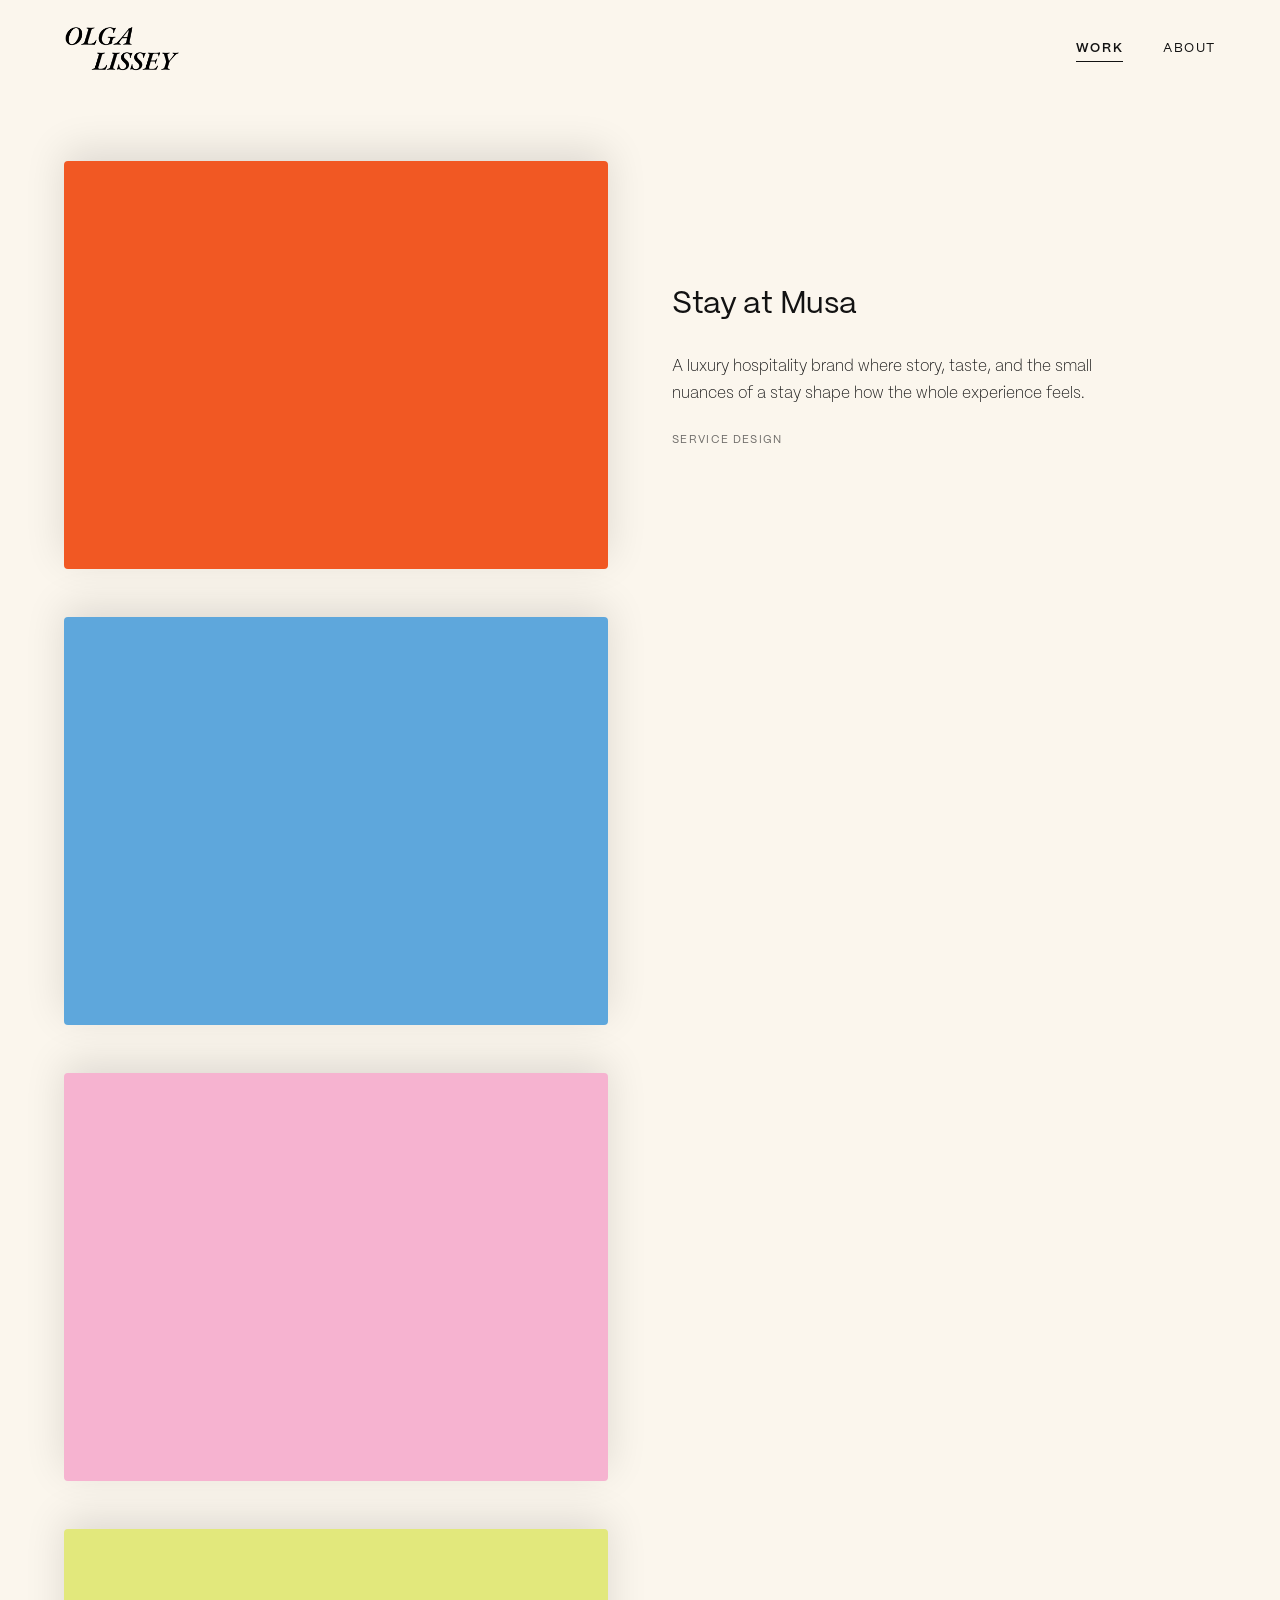
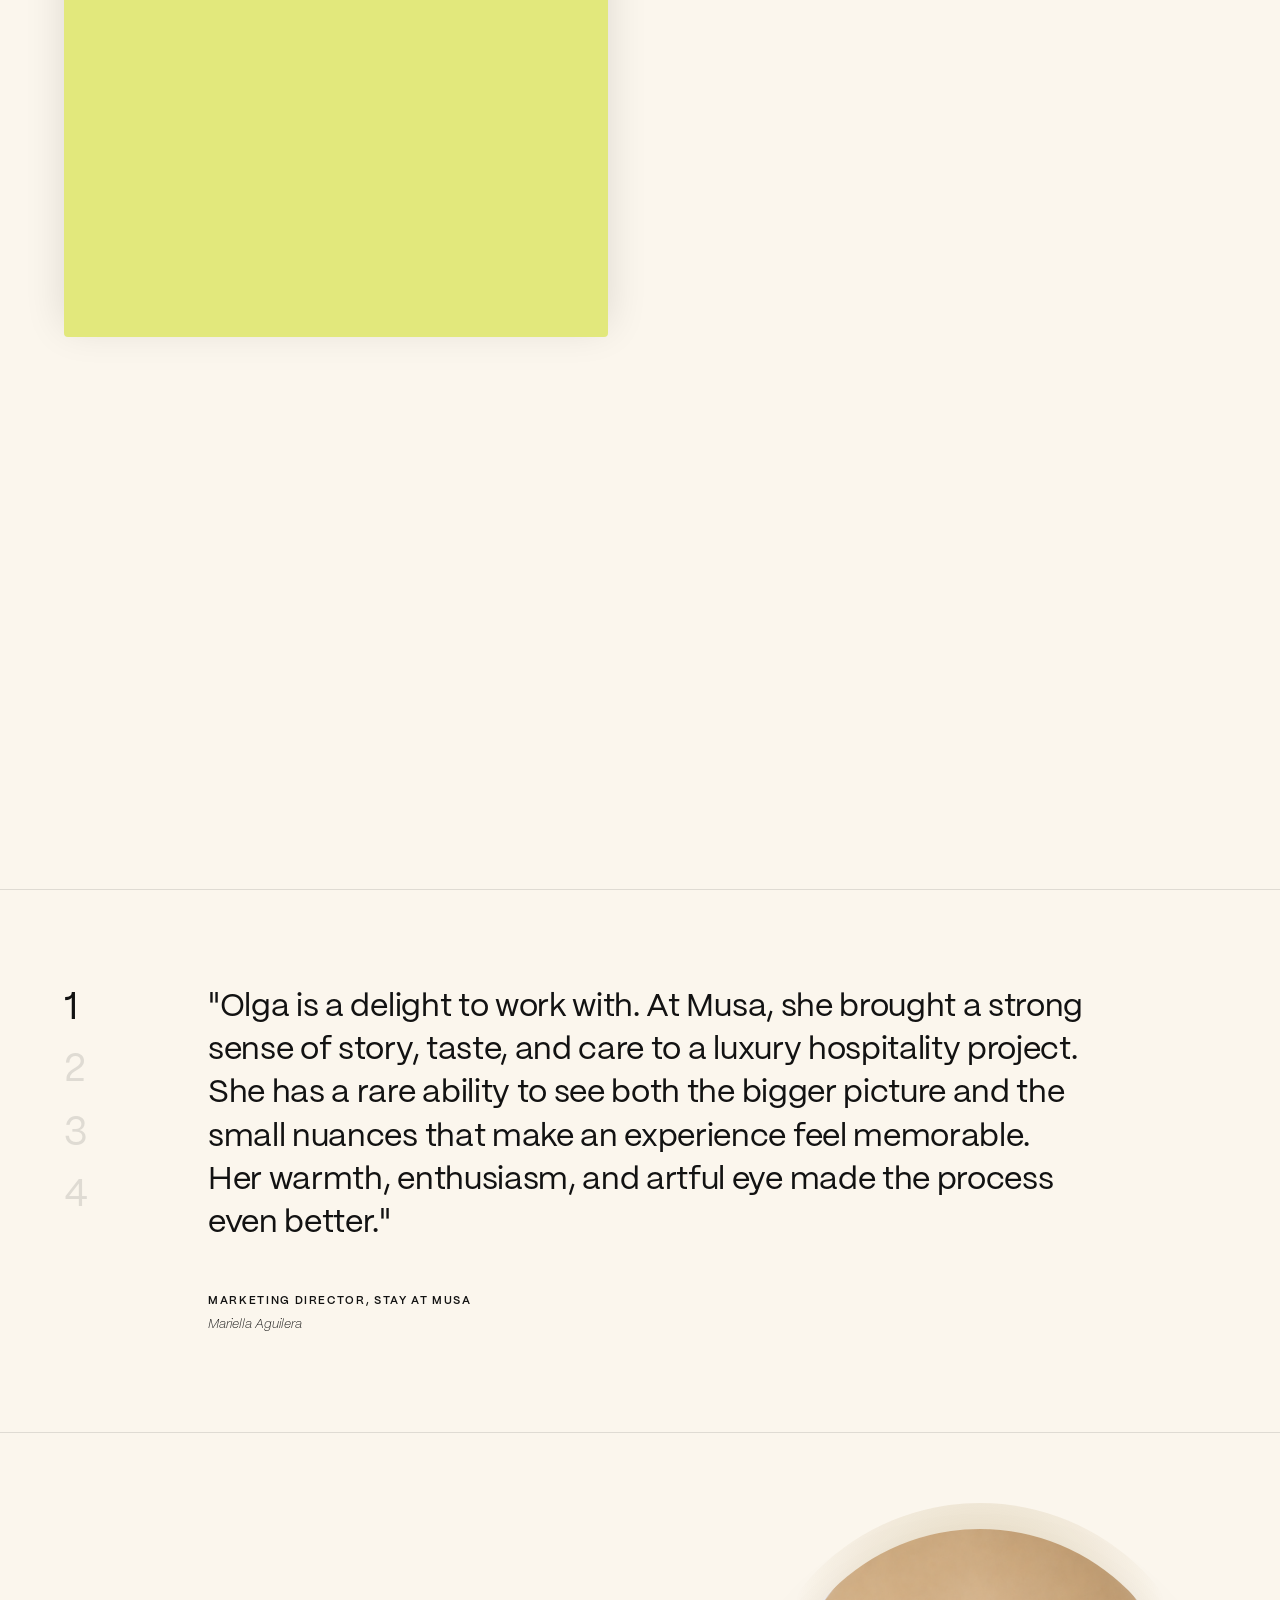
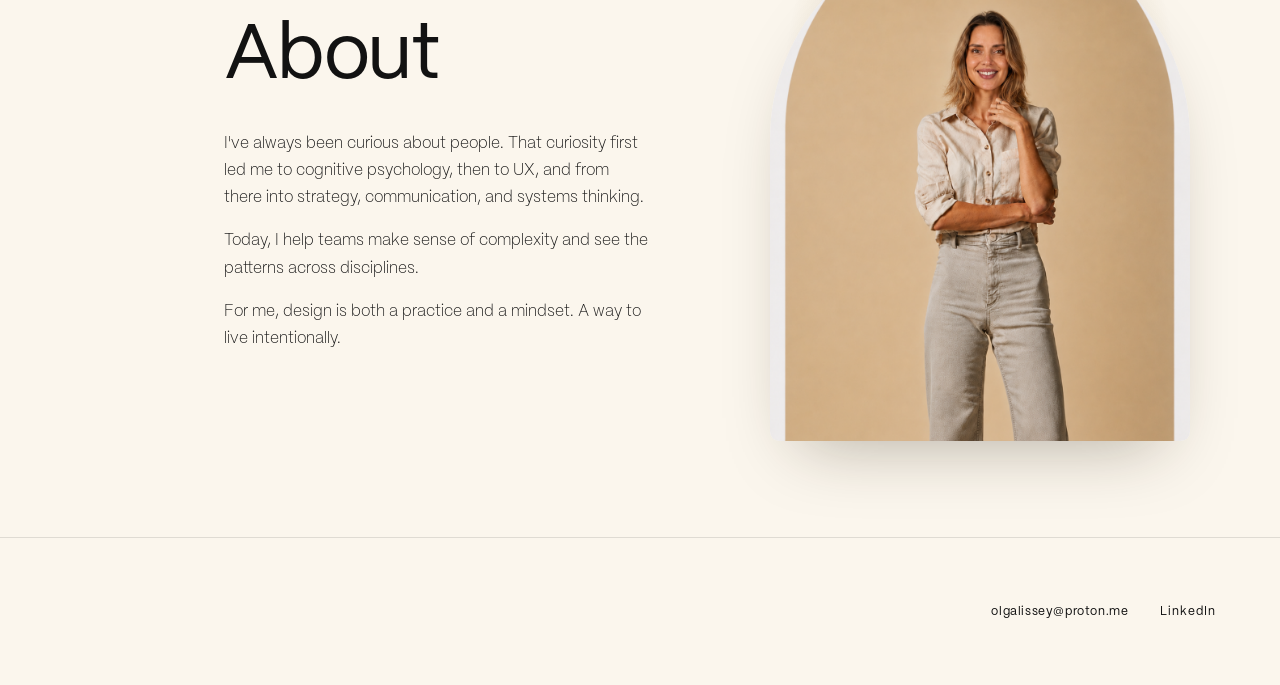
==== commit d82935b6: "Restructure work section, adopt cream palette, add mobile interactions Work is now a two-column layo" ====
--- a/index.html
+++ b/index.html
@@ -47,15 +47,19 @@
     *, *::before, *::after { box-sizing: border-box; margin: 0; padding: 0; }
 
     :root {
-      --bg: #F5F5F5;
-      --ink: #222222;
-      --navy: #2a3c89;
+      --bg: #FBF6ED;
+      /* Reference palette: a cream ground and one ink. Everything muted is
+         that ink blended toward the background rather than a separate grey.
+         Duplicate declarations = solid fallback, then color-mix where supported. */
+      --ink: #121212;
       --orange: #f15823;
       --lime: #d3de50;
       --sky: #5ea7dc;
       --pink: #f6b3d0;
-      --mid: #999;
-      --border: #d8d8d8;
+      --mid: #6F6D6A;                                        /* ink 60% */
+      --mid: color-mix(in srgb, var(--ink) 60%, var(--bg));
+      --border: #DFDBD3;                                     /* ink 12% */
+      --border: color-mix(in srgb, var(--ink) 12%, var(--bg));
 
       --serif: 'PP Mori', system-ui, sans-serif;
       --sans: 'PP Mori', system-ui, sans-serif;
@@ -71,10 +75,18 @@
       --space-12: 96px;
       --space-16: 128px;
 
+      --body: var(--ink);          /* paragraph copy matches the titles */
+
       --page-x: clamp(24px, 5vw, 64px);
+      /* Single knob for the gap between sections. Adjacent sections each
+         contribute this, so the visible gap is twice the value. */
+      --section-y: var(--space-12);
     }
 
     html { scroll-behavior: smooth; }
+
+    /* Anchor targets would otherwise land beneath the sticky nav. */
+    #work, #about, .testimonials { scroll-margin-top: var(--nav-h, 97px); }
 
     body {
       background: var(--bg);
@@ -96,10 +108,29 @@
       justify-content: space-between;
       padding: var(--space-3) var(--page-x);
       border-bottom: 1px solid transparent;
-      transition: border-color 0.3s, background 0.3s;
-    }
-    nav.scrolled { border-color: var(--border); background: rgba(245, 245, 245, 0.85); }
-
+      transition: border-color 0.3s, background 0.3s, transform 0.35s ease;
+    }
+    nav.scrolled { border-color: var(--border); background: var(--bg); }
+
+    /* Only go translucent where the blur actually renders — without it the
+       project cards would smear straight through the bar. */
+    @supports ((backdrop-filter: blur(1px)) or (-webkit-backdrop-filter: blur(1px))) {
+      nav.scrolled {
+        background: color-mix(in srgb, var(--bg) 72%, transparent);
+        -webkit-backdrop-filter: saturate(180%) blur(14px);
+        backdrop-filter: saturate(180%) blur(14px);
+      }
+    }
+
+    /* Hide-on-scroll (mobile only — see the media query). */
+    nav.nav-hidden { transform: translateY(-100%); }
+
+    @media (prefers-reduced-motion: reduce) {
+      nav { transition: border-color 0.3s, background 0.3s; }
+      nav.nav-hidden { transform: none; }
+    }
+
+    .nav-logo img { height: 48px; }
     .nav-logo {
       font-family: var(--sans);
       font-size: 16px;
@@ -117,6 +148,7 @@
       list-style: none;
     }
     .nav-links a {
+      display: inline-block;
       font-size: 13px;
       font-weight: 500;
       letter-spacing: 0.12em;
@@ -124,7 +156,16 @@
       color: var(--ink);
       text-decoration: none;
       position: relative;
-      transition: color 0.2s ease, font-weight 0s;
+    }
+    /* An invisible bold copy of the label fixes each link at its bold width,
+       so going bold on hover can't reflow the nav and nudge its neighbour. */
+    .nav-links a::before {
+      content: attr(data-label);
+      display: block;
+      height: 0;
+      overflow: hidden;
+      visibility: hidden;
+      font-weight: 600;
     }
     .nav-links a::after {
       content: '';
@@ -133,228 +174,153 @@
       left: 0;
       width: 0;
       height: 1px;
-      background: var(--navy);
+      background: var(--ink);
       transition: width 0.25s ease;
     }
-    .nav-links a:not(.active):hover { color: var(--navy); font-weight: 600; }
-    .nav-links a.active { color: var(--navy); }
+    /* Hover: weight only, no underline. Guarded so it can't stick on touch. */
+    @media (hover: hover) {
+      .nav-links a:hover { font-weight: 600; }
+    }
+    /* Active keeps the underline; bold so the rule matches the text width. */
+    .nav-links a.active { font-weight: 600; }
     .nav-links a.active::after { width: 100%; }
 
     /* ── HERO ── */
-    .hero {
-      position: relative;
-      height: 50vh;
-      display: flex;
-      align-items: center;
-      justify-content: center;
-      margin: 0 var(--page-x) 48px;
-    }
-    .hero-canvas {
-      position: absolute;
-      top: -200px;
-      left: -200px;
-      pointer-events: none;
-      z-index: 0;
-      mix-blend-mode: multiply;
-    }
-    .hero-text {
-      position: relative;
-      z-index: 1;
-      font-family: 'EB Garamond', Georgia, serif;
-      font-size: clamp(36px, 6.5vw, 92px);
-      font-weight: 400;
-      color: var(--ink);
-      line-height: 1.05;
-      text-align: center;
-      max-width: 900px;
-      padding: 0 var(--page-x);
-      margin-right: auto;
-    }
-    .hero-badge {
-      position: absolute;
-      right: 48px;
-      bottom: 40px;
-      width: 100px;
-      height: 100px;
-      z-index: 2;
-    }
-    .hero-badge svg {
-      width: 100%;
-      height: 100%;
-      animation: spin 10s linear infinite;
-    }
-    .hero-badge-line {
-      position: absolute;
-      bottom: -48px;
-      left: 50%;
-      transform: translateX(-50%);
-      width: 1px;
-      height: 40px;
-      background: var(--ink);
-      opacity: 0.4;
-    }
-
-    @keyframes spin {
-      to { transform: rotate(360deg); }
-    }
+    .hero { height: var(--space-8); }
 
     /* ── WORK SECTION ── */
     .work {
-      padding: 0 var(--page-x) var(--space-16);
-    }
-
-    .cursor-orb {
-      position: fixed;
-      width: 250px;
-      height: 250px;
-      border-radius: 50%;
-      filter: blur(72px);
-      opacity: 0;
-      pointer-events: none;
-      z-index: 999;
-      transform: translate(-50%, -50%);
-      transition: opacity 0.6s ease;
-      background: #5ea7dc;
-      will-change: transform, background-color;
-    }
-    .cursor-orb.visible { opacity: 0.35; }
-
-    .work-header {
-      display: flex;
-      align-items: baseline;
-      justify-content: space-between;
-      padding-bottom: var(--space-3);
-      margin-bottom: var(--space-2);
-    }
-
-    .work-label {
-      font-size: 12px;
-      font-weight: 500;
-      letter-spacing: 0.15em;
-      text-transform: uppercase;
-      color: var(--ink);
-    }
-
-    .work-filters {
-      display: flex;
-      gap: var(--space-4);
-      list-style: none;
-    }
-    .work-filters button {
-      font-family: var(--sans);
-      font-size: 13px;
-      font-weight: 400;
-      letter-spacing: 0.06em;
-      color: var(--ink);
-      background: none;
-      border: none;
-      cursor: pointer;
-      padding: 0;
-      transition: color 0.2s;
-      position: relative;
-    }
-    .work-filters button::after {
-      content: '';
-      position: absolute;
-      bottom: -3px;
-      left: 0;
-      width: 0;
-      height: 1px;
-      background: var(--navy);
-    }
-    .work-filters button.active {
-      color: var(--navy);
-      font-weight: 500;
-    }
-    .work-filters button.active::after { width: 100%; }
-    .work-filters button:not(.active):hover { color: var(--navy); font-weight: 600; }
-
-    .work-grid {
+      /* Stagger between parked cards, and how many there are — the side
+         panel uses both so it centres on the middle of the stack. */
+      --card-step: 12px;
+      --card-count: 4;
+      --stack-top: calc(var(--nav-h, 97px) + var(--space-3));
+      padding: 0 var(--page-x) var(--section-y);
       display: grid;
       grid-template-columns: 1fr 1fr;
-      gap: var(--space-4) var(--space-5);
+      column-gap: var(--space-8);
+      row-gap: 0;
+      align-items: start;
+    }
+
+
+
+    /* ── LEFT: stacking project cards ──
+       Each card sticks below the nav; JS eases its arrival so the stack
+       settles instead of snapping (soft-close). */
+    .work-stack {
+      display: flex;
+      flex-direction: column;
+      gap: var(--space-6);
+    }
+    /* Without this the final card sits flush with the stack's bottom edge and
+       sticky has no room to hold it, so it alone never parks. The spacer is
+       one card tall, giving every card the same dwell before it's covered. */
+    .work-stack::after {
+      content: '';
+      display: block;
+      width: 100%;
+      aspect-ratio: 4 / 3;
+      flex: none;
+      pointer-events: none;
     }
 
     .project-card {
-      cursor: pointer;
-      position: relative;
+      position: sticky;
+      /* --nav-h is measured in JS so cards never rest under the nav. */
+      top: calc(var(--stack-top) + var(--i) * var(--card-step));
+      aspect-ratio: 4 / 3;
       border-radius: 4px;
       overflow: hidden;
-    }
-    .project-card.hidden { display: none; }
-
-    .project-orb {
-      position: absolute;
-      top: 50%;
-      left: 50%;
-      translate: -50% -50%;
-      width: 98%;
-      aspect-ratio: 1;
-      border-radius: 50%;
-      filter: blur(72px);
-      opacity: 0;
-      transition: opacity 0.7s ease;
-      z-index: -1;
-      pointer-events: none;
-    }
-    .project-card:hover .project-orb { opacity: 0.55; }
-    .project-card:hover .project-orb--strong { opacity: 0.85; }
-
-    .project-meta {
-      display: flex;
-      justify-content: space-between;
-      align-items: baseline;
-      gap: var(--space-4);
-      padding-top: var(--space-2);
-      padding-bottom: var(--space-2);
-      border-top: 1px solid var(--ink);
-      margin-bottom: var(--space-2);
-    }
-
-    .project-client {
-      font-size: 11px;
-      font-weight: 600;
-      letter-spacing: 0.14em;
-      text-transform: uppercase;
-      color: var(--ink);
-      white-space: nowrap;
-    }
-
-    .project-services {
-      font-size: 10px;
-      font-weight: 400;
-      letter-spacing: 0.08em;
-      text-transform: uppercase;
-      color: var(--ink);
-      text-align: right;
-      line-height: 1.5;
-    }
-
-    .project-image {
-      width: 100%;
-      aspect-ratio: 4 / 3;
-      overflow: hidden;
-      background: #d4d4d4;
-    }
+      background: var(--card-color);
+      cursor: pointer;
+      box-shadow: 0 -10px 40px rgba(0,0,0,0.12);
+      will-change: transform;
+    }
+
+    .project-image { position: absolute; inset: 0; overflow: hidden; }
     .project-image img {
       width: 100%;
       height: 100%;
       object-fit: cover;
       display: block;
-      transition: transform 0.5s ease;
-    }
-    .project-card:hover .project-image img {
-      transform: scale(1.03);
-    }
-
-    /* Placeholder for cards without images */
-    .project-image.placeholder {
-      background: #e0e0e0;
+      transition: transform 0.7s ease;
+    }
+    .project-card:hover .project-image img { transform: scale(1.04); }
+
+    /* "/ View" label on hover */
+    .project-view {
+      position: absolute;
+      inset: 0;
+      z-index: 2;
+      display: flex;
+      align-items: center;
+      justify-content: center;
+      font-size: 15px;
+      letter-spacing: 0.04em;
+      color: #fff;
+      opacity: 0;
+      transition: opacity 0.35s ease;
+      pointer-events: none;
+    }
+    .project-card:hover .project-view { opacity: 1; }
+
+    /* ── RIGHT: sticky panel that tracks the active project ── */
+    .work-side {
+      position: sticky;
+      /* Same box as a card, offset to the middle of the stagger so the copy
+         sits centred on the artwork for every project, first to last. */
+      top: calc(var(--stack-top) + (var(--card-count) - 1) * var(--card-step) / 2);
+      aspect-ratio: 4 / 3;
+      display: flex;
+      align-items: center;
+    }
+    .work-side-inner { position: relative; width: 100%; }
+
+    .project-info {
+      position: absolute;
+      left: 0;
+      top: 50%;
+      width: 100%;
+      transform: translateY(-50%);
+      opacity: 0;
+      visibility: hidden;
+      transition: opacity 0.45s ease;
+    }
+    .project-info.active { opacity: 1; visibility: visible; }
+
+    .project-title-row {
+      display: flex;
+      align-items: baseline;
+      gap: var(--space-2);
+      margin-bottom: var(--space-3);
+    }
+    .project-client {
+      font-family: var(--serif);
+      font-size: clamp(22px, 2.4vw, 32px);
+      font-weight: 400;
+      letter-spacing: -0.01em;
+      color: var(--ink);
+    }
+    .project-services {
+      font-size: 11px;
+      font-weight: 400;
+      letter-spacing: 0.12em;
+      text-transform: uppercase;
+      color: var(--mid);
+      margin-top: var(--space-3);
+    }
+    .project-desc {
+      font-size: 16px;
+      font-weight: 300;
+      line-height: 1.7;
+      color: var(--body);
+      max-width: 42ch;
     }
 
     /* ── TESTIMONIALS ── */
     .testimonials {
-      padding: var(--space-16) var(--page-x);
+      padding: var(--section-y) var(--page-x);
       display: grid;
       grid-template-columns: 80px 1fr;
       gap: var(--space-8);
@@ -391,6 +357,18 @@
     @keyframes fadeIn {
       from { opacity: 0; transform: translateY(8px); }
       to   { opacity: 1; transform: translateY(0); }
+    }
+
+    /* Slides enter from the direction of travel so a swipe reads correctly. */
+    .testimonial-slide.from-right { animation: tFromRight 0.35s ease; }
+    .testimonial-slide.from-left  { animation: tFromLeft  0.35s ease; }
+    @keyframes tFromRight {
+      from { opacity: 0; transform: translateX(28px); }
+      to   { opacity: 1; transform: translateX(0); }
+    }
+    @keyframes tFromLeft {
+      from { opacity: 0; transform: translateX(-28px); }
+      to   { opacity: 1; transform: translateX(0); }
     }
 
     .testimonial-quote {
@@ -421,7 +399,7 @@
 
     /* ── ABOUT ── */
     .about {
-      padding: var(--space-16) var(--page-x) var(--space-16) calc(var(--page-x) + 160px);
+      padding: var(--section-y) var(--page-x) var(--section-y) calc(var(--page-x) + 160px);
       display: grid;
       grid-template-columns: 1fr 1fr;
       gap: var(--space-6);
@@ -445,25 +423,11 @@
       font-size: 16px;
       font-weight: 300;
       line-height: 1.7;
-      color: #555;
+      color: var(--body);
       max-width: 44ch;
     }
-
-    .about-cta {
-      display: inline-flex;
-      align-items: center;
-      gap: 10px;
-      margin-top: var(--space-5);
-      font-size: 13px;
-      font-weight: 500;
-      letter-spacing: 0.1em;
-      text-transform: uppercase;
-      color: var(--navy);
-      text-decoration: none;
-      transition: gap 0.25s;
-    }
-    .about-cta:hover { gap: 16px; }
-    .about-cta::after { content: '→'; }
+    .about-bio + .about-bio { margin-top: var(--space-2); }
+
 
     /* Portrait animation */
     @keyframes portrait-in    { from { transform: translateY(26px) scale(.98); opacity: 0; } to { transform: translateY(0) scale(1); opacity: 1; } }
@@ -523,26 +487,88 @@
       text-decoration: none;
       transition: color 0.2s;
     }
-    .footer-links a:hover { color: var(--navy); }
+    .footer-links a:hover { text-decoration: underline; text-underline-offset: 4px; }
 
     /* ── RESPONSIVE ── */
     @media (max-width: 768px) {
-      .hero {
+      /* Half the desktop rhythm: 256px of stacked padding between sections
+         is roughly a third of a phone screen of dead space. */
+      :root { --section-y: var(--space-8); }
+      .hero { height: var(--space-4); }
+      footer { padding: var(--space-6) var(--page-x); }
+
+      /* Single column, no stacking: each project's copy sits directly
+         under its own card (JS moves the panels inline). */
+      .work {
+        grid-template-columns: 1fr;
+        gap: 0;
+      }
+      .work-side { display: none; }
+      .work-stack::after { display: none; }
+      /* Flex gap would apply between a card and its own copy as well as
+         between projects, so spacing is set per relationship instead. */
+      .work-stack { gap: 0; }
+
+      .project-card { position: static; }
+      .project-view { display: none; }
+
+      .project-info {
+        position: static;
+        transform: none;
+        opacity: 1;
+        visibility: visible;
+        margin-top: var(--space-2);      /* card → title */
+      }
+      .project-title-row { margin-bottom: var(--space-1); }   /* title → body */
+      .project-services  { margin-top: var(--space-2); }      /* body → tag  */
+      .project-desc { font-size: 15px; }
+
+      /* Only gap that separates one project from the next. */
+      .project-info + .project-card { margin-top: calc(var(--space-6) + var(--space-3)); }
+
+      /* Numbers become a progress indicator under the quote. */
+      .testimonials {
         grid-template-columns: 1fr;
         gap: var(--space-5);
-        padding-top: var(--space-8);
-      }
-      .hero-badge { width: 80px; height: 80px; }
-
-      .work-grid { grid-template-columns: 1fr; }
-
-      .work-header { flex-direction: column; gap: var(--space-3); }
-
-      .testimonials {
-        grid-template-columns: 48px 1fr;
-        gap: var(--space-5);
-      }
-      .t-num { font-size: 24px; }
+        /* Fill the screen below the sticky nav. svh is the viewport with
+           browser chrome shown — 100vh measures behind it and would clip
+           under the address bar. Subtracting the nav keeps the quote
+           optically centred in the area the reader can actually see. */
+        min-height: calc(100vh - var(--nav-h, 83px));
+        min-height: calc(100svh - var(--nav-h, 83px));
+        align-content: center;
+      }
+      .testimonial-numbers {
+        order: 2;
+        flex-direction: row;
+        gap: var(--space-2);
+        align-items: center;
+        padding-top: 0;
+      }
+      .t-num {
+        /* font-size:0 hides the digit visually but keeps it as the
+           accessible name for the tab, unlike display:none. */
+        font-size: 0;
+        width: 8px;
+        height: 8px;
+        flex: none;
+        border-radius: 999px;
+        background: var(--border);
+        transition: width 0.35s ease, background-color 0.35s ease;
+      }
+      .t-num.active {
+        width: 28px;
+        background: var(--ink);
+      }
+      /* The dot is 8px, far under the ~44px minimum tap target, so the
+         hit area is widened invisibly instead of enlarging the dot. */
+      .t-num { position: relative; }
+      .t-num::after {
+        content: '';
+        position: absolute;
+        inset: -18px -8px;
+      }
+      .testimonial-content { min-height: 0; }
       .testimonial-quote {
         font-size: calc(clamp(14px, 3vw, 32px) + 2px);
         line-height: 1.55;
@@ -551,7 +577,10 @@
       .about {
         grid-template-columns: 1fr;
         gap: calc(var(--space-6) + 20px);
-      }
+        padding-left: var(--page-x);
+      }
+
+      .nav-logo img { height: 34px; }
       .about-text { padding-right: 0; }
       .about-photo { max-width: 320px; }
     }
@@ -566,76 +595,82 @@
     </filter>
   </svg>
 
-  <div class="cursor-orb" id="cursor-orb"></div>
 
   <!-- NAV -->
   <nav id="nav">
-    <a href="#" class="nav-logo"><img src="Logo.png" alt="Olga Lissey" style="height: 32px; display: block;" /></a>
+    <a href="#" class="nav-logo"><img src="Logo.png" alt="Olga Lissey" style="display: block;" /></a>
     <ul class="nav-links">
-      <li><a href="#work">Work</a></li>
-      <li><a href="#about">About</a></li>
+      <li><a href="#work" data-label="Work">Work</a></li>
+      <li><a href="#about" data-label="About">About</a></li>
     </ul>
   </nav>
 
   <!-- HERO -->
-  <section class="hero">
-    <canvas class="hero-canvas" id="heroCanvas"></canvas>
-  </section>
+  <section class="hero"></section>
 
   <!-- SELECTED WORK -->
   <section class="work" id="work">
-    <div class="work-header">
-      <span class="work-label">Selected Work</span>
-      <ul class="work-filters">
-        <li><button class="active" data-filter="all">All</button></li>
-        <li><button data-filter="strategy">Strategy &amp; UX</button></li>
-        <li><button data-filter="creative">Creative</button></li>
-      </ul>
+
+    <div class="work-stack" id="workStack">
+
+      <article class="project-card" data-index="0" style="--i: 0; --card-color: #f15823;">
+        <span class="project-view">/ View</span>
+      </article>
+
+      <article class="project-card" data-index="1" style="--i: 1; --card-color: #5ea7dc;">
+        <span class="project-view">/ View</span>
+      </article>
+
+      <article class="project-card" data-index="2" style="--i: 2; --card-color: #f6b3d0;">
+        <span class="project-view">/ View</span>
+      </article>
+
+      <article class="project-card" data-index="3" style="--i: 3; --card-color: #e2e87c;">
+        <span class="project-view">/ View</span>
+      </article>
     </div>
 
-    <div class="work-grid" id="work-grid">
-
-      <article class="project-card" data-category="creative strategy" data-color="#5ea7dc">
-        <div class="project-orb" style="background: #5ea7dc;"></div>
-        <div class="project-meta">
-          <span class="project-client">Bryhel Cosmetics</span>
-          <span class="project-services">Brand Identity, Web Design<br>&amp; Development</span>
+    <aside class="work-side">
+      <div class="work-side-inner" id="workSide">
+
+        <div class="project-info active" data-index="0">
+          <div class="project-title-row">
+            <span class="project-client">Stay at Musa</span>
+          </div>
+          <p class="project-desc">A luxury hospitality brand where story, taste, and the small
+            nuances of a stay shape how the whole experience feels.</p>
+          <p class="project-services">Service Design</p>
         </div>
-        <div class="project-image">
-          <img src="blue.jpg" alt="Bryhel Cosmetics project" />
+
+        <div class="project-info" data-index="1">
+          <div class="project-title-row">
+            <span class="project-client">Teck Resources</span>
+          </div>
+          <p class="project-desc">Making sense of dense technical information in the mining space,
+            and turning it into clear direction for product and engineering teams.</p>
+          <p class="project-services">UX Strategy, Service Design</p>
         </div>
-      </article>
-
-      <article class="project-card" data-category="creative" data-color="#f15823">
-        <div class="project-orb" style="background: #f15823;"></div>
-        <div class="project-meta">
-          <span class="project-client">Artistic Milliners</span>
-          <span class="project-services">Editorial Design,<br>Product Photography</span>
+
+        <div class="project-info" data-index="2">
+          <div class="project-title-row">
+            <span class="project-client">Tangerine Bank</span>
+          </div>
+          <p class="project-desc">Everyday banking flows designed to stay calm and legible at the
+            moments people are least patient.</p>
+          <p class="project-services">UX Design</p>
         </div>
-        <div class="project-image">
-          <img src="shapesforms.jpg" alt="Artistic Milliners project" />
+
+        <div class="project-info" data-index="3">
+          <div class="project-title-row">
+            <span class="project-client">Denim Dudes</span>
+          </div>
+          <p class="project-desc">A brand identity built around craft and material, made to work
+            as well on a garment tag as it does on screen.</p>
+          <p class="project-services">Brand Identity</p>
         </div>
-      </article>
-
-      <article class="project-card" data-category="creative strategy" data-color="#f6b3d0">
-        <div class="project-orb" style="background: #f6b3d0;"></div>
-        <div class="project-meta">
-          <span class="project-client">Star Fades International</span>
-          <span class="project-services">Brand Identity, Web Design, Web Development,<br>Sales Presentations, Social Media Content,<br>Signage, Editorial Design, Merch &amp; Events Graphics</span>
-        </div>
-        <div class="project-image placeholder"></div>
-      </article>
-
-      <article class="project-card" data-category="creative" data-color="#e2e87c">
-        <div class="project-orb project-orb--strong" style="background: #e2e87c;"></div>
-        <div class="project-meta">
-          <span class="project-client">Denim Dudes</span>
-          <span class="project-services">Brand Identity</span>
-        </div>
-        <div class="project-image placeholder"></div>
-      </article>
-
-    </div>
+
+      </div>
+    </aside>
   </section>
 
   <!-- TESTIMONIALS -->
@@ -656,7 +691,7 @@
       </div>
 
       <div class="testimonial-slide">
-        <p class="testimonial-quote">"Olga is a rare find. At TMRW, she brought strategic thinking alongside the creative instinct to pull things off. She doesn't just make things look good. She makes them work."</p>
+        <p class="testimonial-quote">"Olga's the person you want in the room when a project could go a dozen different directions. At TMRW, she paired sharp strategic thinking with the creative instinct to actually get things made. More than anything, we trusted her judgment. She got the calls right."</p>
         <p class="testimonial-role">CEO, TMRW Learning</p>
         <p class="testimonial-name">Lenny Ercoli</p>
       </div>
@@ -668,7 +703,7 @@
       </div>
 
       <div class="testimonial-slide">
-        <p class="testimonial-quote">"Olga is a strategic design leader with a strong ability to bring people together around a shared vision. At Everest Group, she helped design earn a seat in the business, building trust across senior leaders and stakeholders. She listens deeply, brings people to the same page quickly, and holds a thoughtful, steady presence in every collaboration."</p>
+        <p class="testimonial-quote">"At Everest Group, Olga built our design practice from the ground up and assembled the team behind it. She made design an integral part of how we approached product decisions, which contributed significantly to the success of our commercial real estate platform."</p>
         <p class="testimonial-role">CEO, Everest Group</p>
         <p class="testimonial-name">Tom Chang</p>
       </div>
@@ -680,7 +715,8 @@
   <section class="about" id="about">
     <div class="about-text">
       <h2 class="about-heading">About</h2>
-      <p class="about-bio">I've always been curious about people. Over the years, that curiosity expanded beyond UX into strategy, communication, and systems thinking. Today, I help turn ambiguity into direction by asking the right questions and connecting ideas across disciplines.</p>
+      <p class="about-bio">I've always been curious about people. That curiosity first led me to cognitive psychology, then to UX, and from there into strategy, communication, and systems thinking.</p>
+      <p class="about-bio">Today, I help teams make sense of complexity and see the patterns across disciplines.</p>
       <p class="about-bio">For me, design is both a practice and a mindset. A&nbsp;way to live intentionally.</p>
     </div>
     <div class="about-photo-wrap">
@@ -705,98 +741,6 @@
 
   <script>
 
-    // Cursor orb — three-zone logic: work / nav / everything else
-    const workSection = document.getElementById('work');
-    const cursorOrb   = document.getElementById('cursor-orb');
-    const navEl       = document.getElementById('nav');
-
-    function hexToRgb(hex) {
-      return [
-        parseInt(hex.slice(1,3), 16),
-        parseInt(hex.slice(3,5), 16),
-        parseInt(hex.slice(5,7), 16)
-      ];
-    }
-    function lerpColor(a, b, t) {
-      return a.map((v, i) => Math.round(v + (b[i] - v) * t));
-    }
-
-    let orbX = window.innerWidth / 2;
-    let orbY = window.innerHeight / 2;
-    let targetX = orbX, targetY = orbY;
-    let currentColor = hexToRgb('#5ea7dc');
-    let targetColor  = hexToRgb('#5ea7dc');
-
-    // zone: 'work' | 'nav' | 'other'
-    let zone = 'other';
-    let navFadeTimer = null;
-
-    function setOrbVisible(visible, duration) {
-      cursorOrb.style.transition = `opacity ${duration} ease`;
-      cursorOrb.classList.toggle('visible', visible);
-    }
-
-    document.addEventListener('mousemove', e => {
-      const cx = e.clientX, cy = e.clientY;
-
-      // Only update target position when cursor is in Work or Nav
-      // (so orb stays put while in nav)
-      const workRect = workSection.getBoundingClientRect();
-      const navRect  = navEl.getBoundingClientRect();
-
-      const inWork = cy >= workRect.top && cy <= workRect.bottom
-                  && cx >= workRect.left && cx <= workRect.right;
-      const inNav  = cy >= navRect.top  && cy <= navRect.bottom
-                  && cx >= navRect.left && cx <= navRect.right;
-      const inFilters = !!e.target.closest('.work-filters') || !!e.target.closest('.work-header');
-
-      const newZone = inFilters ? 'other' : inWork ? 'work' : inNav ? 'nav' : 'other';
-
-      if (newZone !== zone) {
-        zone = newZone;
-
-        if (zone === 'work') {
-          // Cancel any pending nav fade, snap back to visible
-          clearTimeout(navFadeTimer);
-          navFadeTimer = null;
-          setOrbVisible(true, '0.4s');
-
-        } else if (zone === 'nav') {
-          // Hold position — start 300ms delay before fading
-          clearTimeout(navFadeTimer);
-          navFadeTimer = setTimeout(() => {
-            setOrbVisible(false, '0.8s');
-          }, 300);
-
-        } else {
-          // Any other section — immediate fade
-          clearTimeout(navFadeTimer);
-          navFadeTimer = null;
-          setOrbVisible(false, '0.5s');
-        }
-      }
-
-      // Only lerp target when cursor is in Work
-      if (inWork) {
-        targetX = cx;
-        targetY = cy;
-        const card = e.target.closest('.project-card[data-color]');
-        if (card) targetColor = hexToRgb(card.dataset.color);
-      }
-    });
-
-    function animateOrb() {
-      orbX += (targetX - orbX) * 0.06;
-      orbY += (targetY - orbY) * 0.06;
-      currentColor = lerpColor(currentColor, targetColor, 0.04);
-
-      cursorOrb.style.left       = orbX + 'px';
-      cursorOrb.style.top        = orbY + 'px';
-      cursorOrb.style.background = `rgb(${currentColor.join(',')})`;
-
-      requestAnimationFrame(animateOrb);
-    }
-    animateOrb();
 
     // Active nav on scroll
     const navLinkWork  = document.querySelector('.nav-links a[href="#work"]');
@@ -827,139 +771,193 @@
       nav.classList.toggle('scrolled', window.scrollY > 24);
     }, { passive: true });
 
-    // Work filters
-    const filterBtns = document.querySelectorAll('.work-filters button');
-    const cards = document.querySelectorAll('.project-card');
-
-    filterBtns.forEach(btn => {
-      btn.addEventListener('click', () => {
-        filterBtns.forEach(b => b.classList.remove('active'));
-        btn.classList.add('active');
-
-        const filter = btn.dataset.filter;
-        cards.forEach(card => {
-          const cat = card.dataset.category;
-          if (filter === 'all' || cat.includes(filter)) {
-            card.classList.remove('hidden');
-          } else {
-            card.classList.add('hidden');
+    // Publish the nav's real height so sticky offsets can clear it.
+    function measureNav() {
+      document.documentElement.style.setProperty('--nav-h', nav.offsetHeight + 'px');
+    }
+    measureNav();
+    window.addEventListener('resize', measureNav);
+    if (document.fonts && document.fonts.ready) document.fonts.ready.then(measureNav);
+
+    // ── PROJECT STACK ──
+    // Cards are sticky, so they snap to their resting offset. To get the
+    // soft-close feel we pull each card toward its rest point early and
+    // ease the last stretch, so it settles instead of stopping dead.
+    const stack = document.getElementById('workStack');
+    const projectCards = [...document.querySelectorAll('.project-card')];
+    const projectInfos = [...document.querySelectorAll('.project-info')];
+    const DAMP = 320;   // px over which the arrival is eased
+
+    function softClose() {
+      // Transforms don't affect layout, so the stack's own box stays put.
+      const stackTop = stack.getBoundingClientRect().top;
+
+      projectCards.forEach(card => {
+        // Measure the untransformed position so the maths stays stable.
+        card.style.transform = '';
+        const rest = parseFloat(getComputedStyle(card).top) || 0;
+        const natural = card.getBoundingClientRect().top;
+        const dist = natural - rest;
+
+        if (dist > 0 && dist < DAMP) {
+          const t = dist / DAMP;                 // 1 → entering, 0 → landed
+          const eased = DAMP * t * t;            // decelerate into place
+          // Easing pulls a card up to DAMP/4 early; never let that lift it
+          // above the top of the stack, or it rides over the section label.
+          const top = Math.max(rest + eased, stackTop);
+          card.style.transform = `translateY(${top - natural}px)`;
+        }
+      });
+    }
+
+    // The active project is the last card that has reached the top of the stack.
+    function updateActiveProject() {
+      const line = window.innerHeight * 0.45;
+      let active = 0;
+      projectCards.forEach((card, i) => {
+        if (card.getBoundingClientRect().top <= line) active = i;
+      });
+      projectInfos.forEach(info => {
+        info.classList.toggle('active', +info.dataset.index === active);
+      });
+    }
+
+    // On narrow screens there is no side panel, so each project's copy
+    // moves inline under its own card.
+    const sidePanel = document.getElementById('workSide');
+    const narrow = window.matchMedia('(max-width: 768px)');
+
+    function placeProjectInfo() {
+      if (narrow.matches) {
+        projectCards.forEach((card, i) => {
+          if (projectInfos[i] && card.nextElementSibling !== projectInfos[i]) {
+            card.after(projectInfos[i]);
           }
         });
+      } else {
+        projectInfos.forEach(info => {
+          if (info.parentElement !== sidePanel) sidePanel.appendChild(info);
+        });
+      }
+    }
+    placeProjectInfo();
+    narrow.addEventListener('change', placeProjectInfo);
+
+    let stackTick = false;
+    function onStackScroll() {
+      if (stackTick) return;
+      stackTick = true;
+      requestAnimationFrame(() => {
+        if (!narrow.matches) {
+          softClose();
+          updateActiveProject();
+        }
+        stackTick = false;
       });
-    });
+    }
+    window.addEventListener('scroll', onStackScroll, { passive: true });
+    window.addEventListener('resize', onStackScroll);
+    onStackScroll();
+
+    // ── HIDE-ON-SCROLL NAV (mobile) ──
+    // Stays put through the first project; past that, scrolling down tucks it
+    // away and any upward scroll brings it back.
+    let lastY = window.scrollY;
+
+    function updateNavVisibility() {
+      const y = window.scrollY;
+
+      if (!narrow.matches) {              // desktop keeps the nav pinned
+        nav.classList.remove('nav-hidden');
+        lastY = y;
+        return;
+      }
+
+      // "Past the first project" = its card AND its copy are off the top.
+      const first = projectInfos[0] || projectCards[0];
+      const passed = first ? first.getBoundingClientRect().bottom < 0 : y > innerHeight;
+
+      if (!passed || y <= 0) {
+        nav.classList.remove('nav-hidden');
+      } else if (y > lastY + 4) {         // 4px deadzone absorbs momentum jitter
+        nav.classList.add('nav-hidden');
+      } else if (y < lastY - 4) {
+        nav.classList.remove('nav-hidden');
+      }
+      lastY = y;
+    }
+
+    let navTick = false;
+    window.addEventListener('scroll', () => {
+      if (navTick) return;
+      navTick = true;
+      requestAnimationFrame(() => { updateNavVisibility(); navTick = false; });
+    }, { passive: true });
+    narrow.addEventListener('change', updateNavVisibility);
+    updateNavVisibility();
 
     // Testimonial switcher
     const nums = document.querySelectorAll('.t-num');
     const slides = document.querySelectorAll('.testimonial-slide');
 
-    function showTestimonial(index) {
+    const currentTestimonial = () =>
+      [...nums].findIndex(n => n.classList.contains('active'));
+
+    function showTestimonial(index, dir) {
       nums.forEach(n => n.classList.remove('active'));
-      slides.forEach(s => s.classList.remove('active'));
+      slides.forEach(s => s.classList.remove('active', 'from-left', 'from-right'));
       nums[index].classList.add('active');
+      if (dir) slides[index].classList.add(dir === 'next' ? 'from-right' : 'from-left');
       slides[index].classList.add('active');
     }
 
+    function goTo(index) {
+      const cur = currentTestimonial();
+      if (index === cur) return;
+      showTestimonial(index, index > cur ? 'next' : 'prev');
+    }
+
+    function step(delta) {
+      const cur = currentTestimonial();
+      const next = (cur + delta + nums.length) % nums.length;
+      showTestimonial(next, delta > 0 ? 'next' : 'prev');
+    }
+
     nums.forEach(num => {
-      num.addEventListener('click', () => showTestimonial(+num.dataset.index));
+      num.addEventListener('click', () => goTo(+num.dataset.index));
       num.addEventListener('keydown', e => {
-        if (e.key === 'Enter' || e.key === ' ') showTestimonial(+num.dataset.index);
+        if (e.key === 'Enter' || e.key === ' ') goTo(+num.dataset.index);
       });
     });
 
     // Auto-advance testimonials
-    let tInterval = setInterval(() => {
-      const current = [...nums].findIndex(n => n.classList.contains('active'));
-      showTestimonial((current + 1) % nums.length);
-    }, 5000);
-
-    document.querySelector('.testimonials').addEventListener('mouseenter', () => clearInterval(tInterval));
-    // ── HERO CANVAS BLOBS ──
-    (function() {
-      const canvas = document.getElementById('heroCanvas');
-      if (!canvas) return;
-      const ctx = canvas.getContext('2d');
-      const BLEED = 200;
-
-      function resize() {
-        const hero = canvas.parentElement;
-        const w = hero.offsetWidth + BLEED * 2;
-        const h = hero.offsetHeight + BLEED + 600; // extra bottom room for gradient to fully fade
-        canvas.width = w;
-        canvas.height = h;
-        canvas.style.width = w + 'px';
-        canvas.style.height = h + 'px';
-      }
-      resize();
-      window.addEventListener('resize', resize);
-
-      // Blobs orbit around a fixed center point in canvas coordinates.
-      // Canvas y=0 is BLEED_TOP px above the hero top edge.
-      // Hero visual center in canvas coords = BLEED_TOP + hero.height/2.
-      const blobs = [
-        {
-          color: '38,34,30',
-          rFactor: 0.21,
-          acx: 0.15, acy: 0.35,
-          orbitX: 30, orbitY: 15,
-          speed: 16000,
-          phase: 0,
-          clockwise: 1,
-          opacity: 0.85
-        },
-        {
-          color: '180,140,85',      // richer warm gold
-          rFactor: 0.32,
-          acx: 0.65, acy: 0.65,    // center-right, lower half
-          orbitX: 40, orbitY: 30,
-          speed: 22000,
-          phase: Math.PI,
-          clockwise: -1
-        }
-      ];
-
-      function draw(ts) {
-        const hero = canvas.parentElement;
-        const heroW = hero.offsetWidth;
-        const heroH = hero.offsetHeight;
-        const canvasW = canvas.width;
-        ctx.clearRect(0, 0, canvasW, canvas.height);
-
-        blobs.forEach(b => {
-          const t = (ts / b.speed) * Math.PI * 2 + b.phase;
-          const ocx = BLEED + b.acx * heroW;
-          const ocy = BLEED + b.acy * heroH;
-          const cx = ocx + Math.sin(t * b.clockwise) * b.orbitX;
-          const cy = ocy + Math.cos(t * b.clockwise) * b.orbitY;
-          const r = b.rFactor * canvasW;
-
-          ctx.save();
-          ctx.translate(cx, cy);
-          const op = b.opacity ?? 1;
-          const grad = ctx.createRadialGradient(0, 0, 0, 0, 0, r);
-          grad.addColorStop(0,   `rgba(${b.color}, ${(0.55 * op).toFixed(2)})`);
-          grad.addColorStop(0.4, `rgba(${b.color}, ${(0.25 * op).toFixed(2)})`);
-          grad.addColorStop(1,   `rgba(${b.color}, 0)`);
-          ctx.beginPath();
-          ctx.arc(0, 0, r, 0, Math.PI * 2);
-          ctx.fillStyle = grad;
-          ctx.fill();
-          ctx.restore();
-        });
-
-        requestAnimationFrame(draw);
-      }
-      requestAnimationFrame(draw);
-    })();
-
-    function alignHeroToLogo() {
-      const logo = document.querySelector('.nav-logo');
-      const heroText = document.querySelector('.hero-text');
-      if (!logo || !heroText) return;
-      const logoRight = logo.getBoundingClientRect().right;
-      heroText.style.paddingLeft = logoRight + 'px';
-    }
-    alignHeroToLogo();
-    window.addEventListener('resize', alignHeroToLogo);
+    let tInterval = setInterval(() => step(1), 5000);
+    const stopAuto = () => clearInterval(tInterval);
+
+    const tSection = document.querySelector('.testimonials');
+    tSection.addEventListener('mouseenter', stopAuto);
+
+    // ── SWIPE (touch) ──
+    let sx = 0, sy = 0, tracking = false;
+
+    tSection.addEventListener('touchstart', e => {
+      const t = e.changedTouches[0];
+      sx = t.clientX; sy = t.clientY; tracking = true;
+    }, { passive: true });
+
+    tSection.addEventListener('touchend', e => {
+      if (!tracking) return;
+      tracking = false;
+      const t = e.changedTouches[0];
+      const dx = t.clientX - sx;
+      const dy = t.clientY - sy;
+      // Only a clearly horizontal flick counts, so vertical page scrolling
+      // through the section is never hijacked. Listeners stay passive and
+      // never preventDefault for the same reason.
+      if (Math.abs(dx) < 40 || Math.abs(dx) < Math.abs(dy) * 1.5) return;
+      stopAuto();                 // the reader has taken over
+      step(dx < 0 ? 1 : -1);      // drag left → next
+    }, { passive: true });
   </script>
 
 </body>
